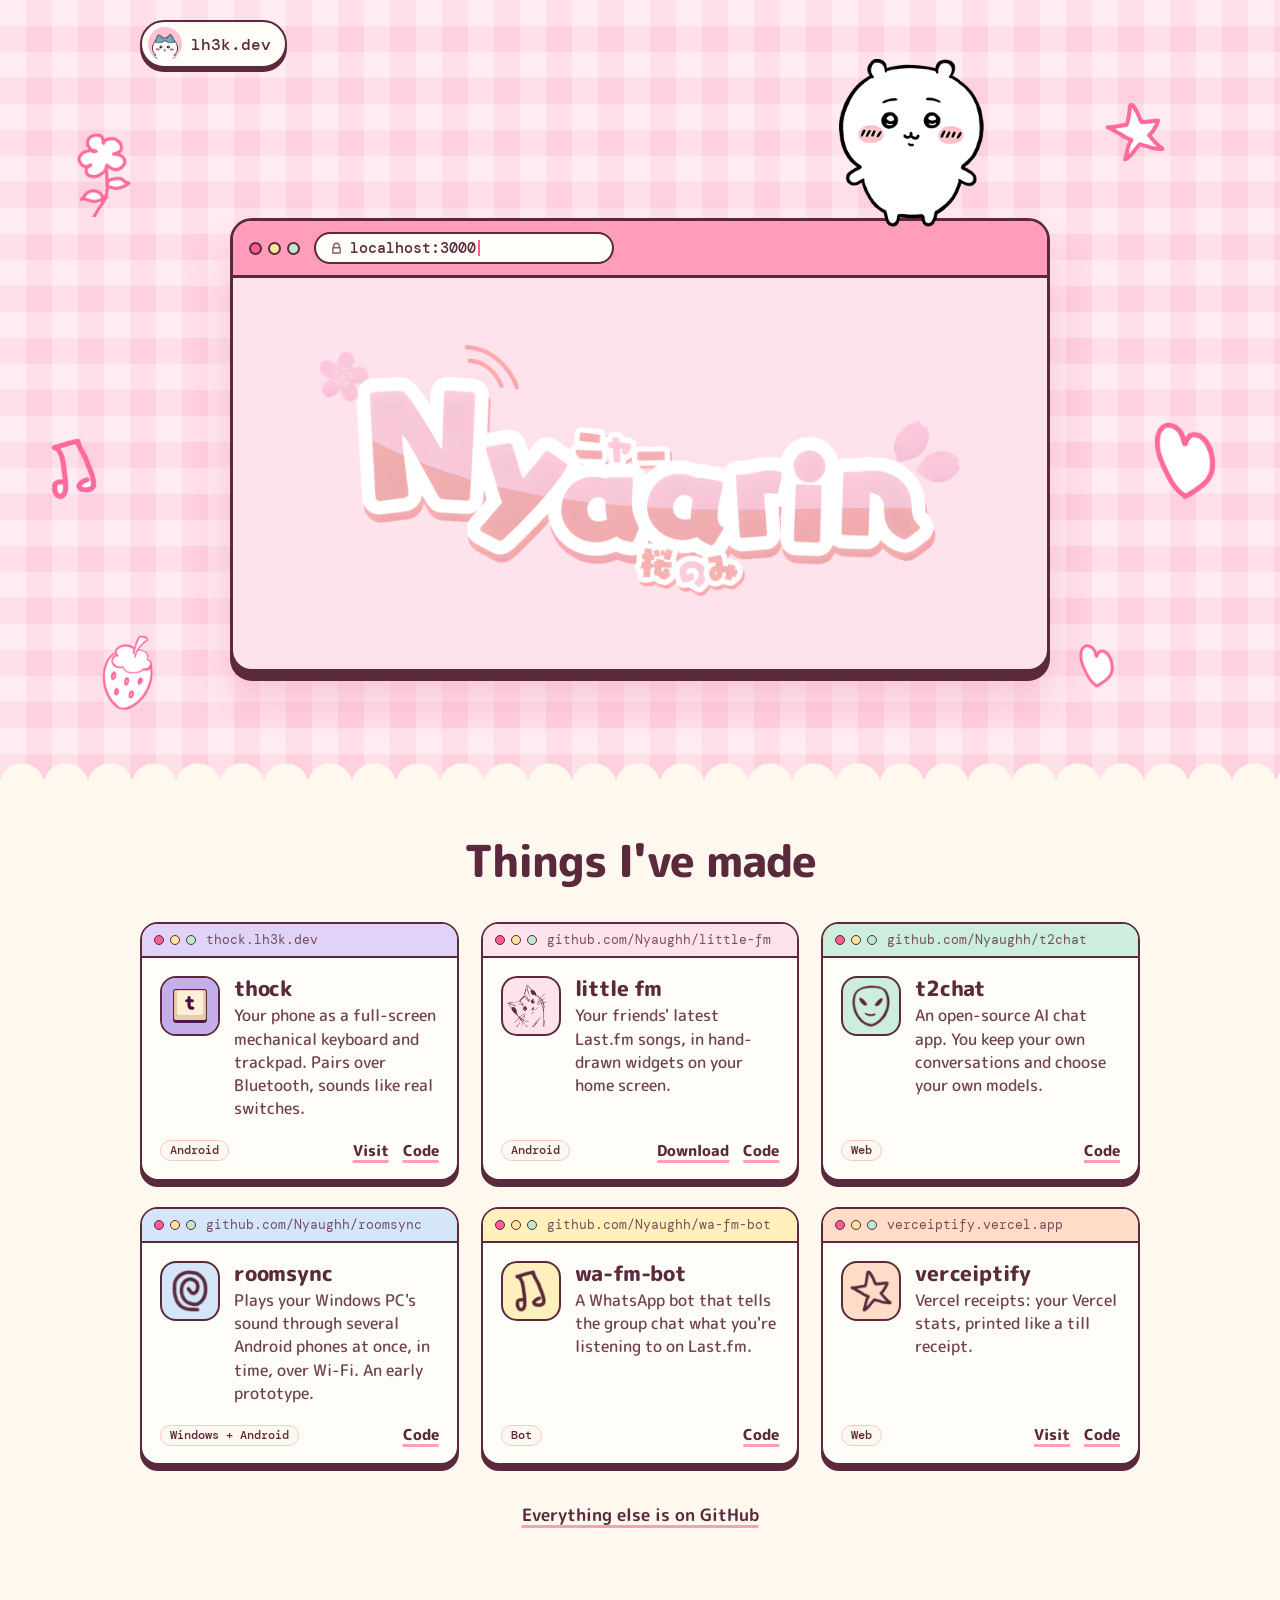
==== index.html @ 04c4f47a "lh3k.dev: my landing page A browser window on localhost:3000 holding the Nyaarin logo, my pencil doo" ====
<!doctype html>
<html lang="en">
<head>
  <meta charset="utf-8">
  <meta name="viewport" content="width=device-width, initial-scale=1">
  <title>nyaughh · lh3k.dev</title>
  <meta name="description" content="Nyaarin's corner of the internet: small, cute apps, started on localhost:3000.">
  <meta name="theme-color" content="#FFD0DE">
  <link rel="icon" href="/favicon.png" type="image/png">
  <link rel="apple-touch-icon" href="/apple-touch-icon.png">
  <meta property="og:type" content="website">
  <meta property="og:url" content="https://lh3k.dev/">
  <meta property="og:title" content="nyaughh · lh3k.dev">
  <meta property="og:description" content="Small, cute apps, started on localhost:3000.">
  <meta property="og:image" content="https://lh3k.dev/og.png">
  <meta name="twitter:card" content="summary_large_image">
  <meta name="twitter:creator" content="@Nyaughh_">
  <link rel="preconnect" href="https://fonts.googleapis.com">
  <link rel="preconnect" href="https://fonts.gstatic.com" crossorigin>
  <link href="https://fonts.googleapis.com/css2?family=DM+Mono:wght@400;500&family=M+PLUS+Rounded+1c:wght@500;700;800&display=swap" rel="stylesheet">
  <link rel="stylesheet" href="/styles.css">
</head>
<body>
  <div class="hero">
    <header class="nav">
      <a class="brand" href="/" aria-label="lh3k.dev, home">
        <img src="/favicon.png" width="34" height="34" alt="">
        <span>lh3k.dev</span>
      </a>
    </header>

    <div class="petals" aria-hidden="true">
      <img class="petal p1" src="/assets/doodles/flower.png" width="249" height="384" alt="">
      <img class="petal p2" src="/assets/doodles/heart.png" width="303" height="384" alt="">
      <img class="petal p3" src="/assets/doodles/star.png" width="384" height="384" alt="">
      <img class="petal p4" src="/assets/doodles/strawberry.png" width="255" height="384" alt="">
      <img class="petal p5" src="/assets/doodles/notes.png" width="282" height="384" alt="">
      <img class="petal p6" src="/assets/doodles/heart.png" width="303" height="384" alt="">
    </div>

    <main class="stage">
      <div class="window-wrap">
        <img class="buddy" src="/assets/chiikawa.png" width="193" height="223" alt="Chiikawa standing on top of the window">

        <section class="window">
          <div class="bar">
            <span class="dots" aria-hidden="true"><i></i><i></i><i></i></span>
            <span class="url" aria-label="Address bar showing localhost:3000">
              <svg viewBox="0 0 16 16" width="13" height="13" aria-hidden="true"><path d="M4.5 7V5a3.5 3.5 0 0 1 7 0v2M3.5 7h9v6.5h-9z" fill="none" stroke="currentColor" stroke-width="1.7" stroke-linejoin="round" stroke-linecap="round"/></svg>
              <span id="addr">localhost:3000</span><span class="caret" aria-hidden="true"></span>
            </span>
          </div>
          <h1 class="page"><img src="/assets/nyaarin.webp" width="1500" height="610" alt="Nyaarin"></h1>
        </section>
      </div>
    </main>
    <div class="scallop" aria-hidden="true"></div>
  </div>

  <section class="projects" id="projects" aria-labelledby="projTitle">
    <h2 class="title" id="projTitle">Things I've made</h2>

    <div class="grid">
      <article class="card" style="--tint:#e1d3f7">
        <div class="mini"><span class="dots" aria-hidden="true"><i></i><i></i><i></i></span><span class="mini-url">thock.lh3k.dev</span></div>
        <div class="body">
          <img class="icon" src="/assets/thock.svg" width="64" height="64" alt="">
          <div>
            <h3>thock</h3>
            <p>Your phone as a full-screen mechanical keyboard and trackpad. Pairs over Bluetooth, sounds like real switches.</p>
          </div>
        </div>
        <div class="foot">
          <span class="chip">Android</span><span class="chip star" data-stars="thock" hidden></span>
          <span class="links"><a href="https://thock.lh3k.dev">Visit</a><a href="https://github.com/Nyaughh/thock">Code</a></span>
        </div>
      </article>

      <article class="card" style="--tint:#ffe3ec">
        <div class="mini"><span class="dots" aria-hidden="true"><i></i><i></i><i></i></span><span class="mini-url">github.com/Nyaughh/little-fm</span></div>
        <div class="body">
          <span class="icon doodle"><img src="/assets/doodles/cat-ink.png" width="226" height="200" alt=""></span>
          <div>
            <h3>little fm</h3>
            <p>Your friends' latest Last.fm songs, in hand-drawn widgets on your home screen.</p>
          </div>
        </div>
        <div class="foot">
          <span class="chip">Android</span><span class="chip star" data-stars="little-fm" hidden></span>
          <span class="links"><a href="https://github.com/Nyaughh/little-fm/releases/latest">Download</a><a href="https://github.com/Nyaughh/little-fm">Code</a></span>
        </div>
      </article>

      <article class="card" style="--tint:#cdeedd">
        <div class="mini"><span class="dots" aria-hidden="true"><i></i><i></i><i></i></span><span class="mini-url">github.com/Nyaughh/t2chat</span></div>
        <div class="body">
          <span class="icon doodle"><img src="/assets/doodles/alien-face-ink.png" width="345" height="384" alt=""></span>
          <div>
            <h3>t2chat</h3>
            <p>An open-source AI chat app. You keep your own conversations and choose your own models.</p>
          </div>
        </div>
        <div class="foot">
          <span class="chip">Web</span><span class="chip star" data-stars="t2chat" hidden></span>
          <span class="links"><a href="https://github.com/Nyaughh/t2chat">Code</a></span>
        </div>
      </article>

      <article class="card" style="--tint:#d5e6fb">
        <div class="mini"><span class="dots" aria-hidden="true"><i></i><i></i><i></i></span><span class="mini-url">github.com/Nyaughh/roomsync</span></div>
        <div class="body">
          <span class="icon doodle"><img src="/assets/doodles/spiral-ink.png" width="324" height="384" alt=""></span>
          <div>
            <h3>roomsync</h3>
            <p>Plays your Windows PC's sound through several Android phones at once, in time, over Wi-Fi. An early prototype.</p>
          </div>
        </div>
        <div class="foot">
          <span class="chip">Windows + Android</span><span class="chip star" data-stars="roomsync" hidden></span>
          <span class="links"><a href="https://github.com/Nyaughh/roomsync">Code</a></span>
        </div>
      </article>

      <article class="card" style="--tint:#fff0bd">
        <div class="mini"><span class="dots" aria-hidden="true"><i></i><i></i><i></i></span><span class="mini-url">github.com/Nyaughh/wa-fm-bot</span></div>
        <div class="body">
          <span class="icon doodle"><img src="/assets/doodles/notes-ink.png" width="282" height="384" alt=""></span>
          <div>
            <h3>wa-fm-bot</h3>
            <p>A WhatsApp bot that tells the group chat what you're listening to on Last.fm.</p>
          </div>
        </div>
        <div class="foot">
          <span class="chip">Bot</span><span class="chip star" data-stars="wa-fm-bot" hidden></span>
          <span class="links"><a href="https://github.com/Nyaughh/wa-fm-bot">Code</a></span>
        </div>
      </article>

      <article class="card" style="--tint:#ffdcc7">
        <div class="mini"><span class="dots" aria-hidden="true"><i></i><i></i><i></i></span><span class="mini-url">verceiptify.vercel.app</span></div>
        <div class="body">
          <span class="icon doodle"><img src="/assets/doodles/star-ink.png" width="384" height="384" alt=""></span>
          <div>
            <h3>verceiptify</h3>
            <p>Vercel receipts: your Vercel stats, printed like a till receipt.</p>
          </div>
        </div>
        <div class="foot">
          <span class="chip">Web</span><span class="chip star" data-stars="verceiptify" hidden></span>
          <span class="links"><a href="https://verceiptify.vercel.app">Visit</a><a href="https://github.com/Nyaughh/verceiptify">Code</a></span>
        </div>
      </article>
    </div>

    <p class="more"><a href="https://github.com/Nyaughh?tab=repositories">Everything else is on GitHub</a></p>
  </section>



  <script src="/script.js" defer></script>
</body>
</html>
---- styles.css ----
:root {
  --milk: #ffd0de;      /* strawberry milk, the page */
  --rose: #ff9dbb;
  --hot: #ff5c93;
  --cream: #fff8ef;
  --paper: #fffdf8;
  --blush: #ffe3ec;     /* inside the window, so the logo's white edge shows */
  --line: #f6c6d4;
  --ink: #5a2a3c;       /* plum, for text and outlines */
  --soft: #8a5a6b;
  --mint: #bfead0;
  --butter: #ffe59a;
  --round: 'M PLUS Rounded 1c', 'Hiragino Maru Gothic ProN', system-ui, sans-serif;
  --mono: 'DM Mono', ui-monospace, 'Cascadia Mono', Consolas, monospace;
}

* { box-sizing: border-box; }
html { scroll-behavior: smooth; }
body {
  margin: 0;
  font: 500 17px/1.6 var(--round);
  color: var(--ink);
  background: var(--cream);
  -webkit-font-smoothing: antialiased;
}
a { color: inherit; }
p { margin: 0; }
img { max-width: 100%; height: auto; }
:focus-visible { outline: 3px solid var(--ink); outline-offset: 3px; border-radius: 6px; }

/* ---------- hero ---------- */

.hero {
  position: relative;
  overflow: hidden;
  background-color: var(--milk);
  background-image:
    linear-gradient(rgba(255, 255, 255, .34) 50%, transparent 50%),
    linear-gradient(90deg, rgba(255, 255, 255, .34) 50%, transparent 50%);
  background-size: 52px 52px;
}

.nav {
  position: relative;
  z-index: 5;
  max-width: 1040px;
  margin: 0 auto;
  padding: 20px 20px 0;
}
.brand {
  display: inline-flex;
  align-items: center;
  gap: 9px;
  padding: 5px 14px 5px 6px;
  font: 500 16px var(--mono);
  text-decoration: none;
  background: var(--paper);
  border: 2.5px solid var(--ink);
  border-radius: 999px;
  box-shadow: 0 4px 0 var(--ink);
}
.brand img { display: block; width: 34px; height: 34px; border-radius: 50%; }

/* hand-drawn doodles from little fm, scattered on the gingham */
.petals { position: absolute; inset: 0; pointer-events: none; }
.petal { position: absolute; width: auto; max-width: none; animation: bob 6s ease-in-out infinite; }
.p1 { top: 17%; left: 6%; height: 84px; }
.p2 { top: 54%; right: 5%; height: 78px; animation-delay: -2s; }
.p3 { top: 13%; right: 9%; height: 60px; animation-delay: -1s; }
.p4 { bottom: 9%; left: 8%; height: 76px; animation-delay: -3.5s; }
.p5 { top: 56%; left: 4%; height: 62px; animation-delay: -4s; }
.p6 { bottom: 12%; right: 13%; height: 44px; animation-delay: -2.5s; }
@keyframes bob {
  0%, 100% { transform: translateY(0) rotate(-6deg); }
  50% { transform: translateY(-10px) rotate(7deg); }
}

.stage {
  position: relative;
  z-index: 2;
  max-width: 860px;
  margin: 0 auto;
  padding: 150px 20px 84px;
}
.window-wrap { position: relative; }

/* Chiikawa stands on the top edge of the window */
.buddy {
  position: absolute;
  z-index: 3;
  top: -159px;
  right: 8%;
  width: 145px;
  max-width: none;
  transform-origin: 50% 100%;
  transition: transform .25s cubic-bezier(.3, 1.6, .5, 1);
}
.buddy:hover { transform: translateY(-10px) rotate(-3deg); }

.window {
  position: relative;
  z-index: 2;
  background: var(--blush);
  border: 3px solid var(--ink);
  border-radius: 22px;
  box-shadow: 0 9px 0 var(--ink), 0 26px 40px rgba(217, 61, 119, .22);
}
.bar {
  display: flex;
  align-items: center;
  gap: 14px;
  padding: 11px 16px;
  background: var(--rose);
  border-bottom: 3px solid var(--ink);
  border-radius: 18px 18px 0 0;
}
.dots { display: inline-flex; gap: 6px; flex: none; }
.dots i {
  width: 13px; height: 13px;
  border: 2px solid var(--ink);
  border-radius: 50%;
  background: var(--hot);
}
.dots i:nth-child(2) { background: var(--butter); }
.dots i:nth-child(3) { background: var(--mint); }
.url {
  display: inline-flex;
  align-items: center;
  gap: 7px;
  min-width: 0;
  flex: 0 1 300px;
  padding: 4px 14px;
  font: 500 15px var(--mono);
  background: var(--paper);
  border: 2px solid var(--ink);
  border-radius: 999px;
}
.url svg { flex: none; color: var(--soft); }
.caret {
  width: 2px; height: 1.05em;
  margin-left: -5px;
  background: var(--hot);
  animation: caret 1.1s steps(1) infinite;
}
@keyframes caret { 50% { opacity: 0; } }

.page {
  margin: 0;
  padding: clamp(26px, 6vw, 58px) clamp(10px, 5vw, 60px) clamp(30px, 6.5vw, 64px);
  line-height: 0;
  text-align: center;
}
.page img { width: min(100%, 660px); }

.scallop {
  position: relative;
  z-index: 1;
  height: 26px;
  background: radial-gradient(circle at 22px 30px, var(--cream) 22px, transparent 23px) repeat-x;
  background-size: 44px 26px;
}

/* ---------- projects ---------- */

.projects { max-width: 1040px; margin: 0 auto; padding: 54px 20px 76px; text-align: center; }
.title {
  margin: 0;
  font: 800 clamp(30px, 5vw, 44px)/1.15 var(--round);
  letter-spacing: -.02em;
}

.grid {
  display: grid;
  grid-template-columns: repeat(auto-fit, minmax(min(100%, 300px), 1fr));
  gap: 26px 22px;
  margin-top: 36px;
  text-align: left;
}
.card {
  display: flex;
  flex-direction: column;
  background: var(--paper);
  border: 2.5px solid var(--ink);
  border-radius: 18px;
  box-shadow: 0 6px 0 var(--ink);
  transition: transform .18s cubic-bezier(.3, 1.6, .5, 1), box-shadow .18s;
}
.card:hover { transform: translateY(-5px) rotate(-.6deg); box-shadow: 0 11px 0 var(--ink); }
.card:nth-child(even):hover { transform: translateY(-5px) rotate(.6deg); }
.mini {
  display: flex;
  align-items: center;
  gap: 10px;
  padding: 8px 12px;
  background: var(--tint);
  border-bottom: 2.5px solid var(--ink);
  border-radius: 15px 15px 0 0;
}
.mini .dots i { width: 10px; height: 10px; border-width: 1.5px; }
.mini-url {
  min-width: 0;
  overflow: hidden;
  text-overflow: ellipsis;
  white-space: nowrap;
  font: 400 12.5px var(--mono);
  color: var(--ink);
  opacity: .8;
}
.body { display: flex; gap: 14px; padding: 18px 18px 6px; flex: 1; }
.icon {
  flex: none;
  width: 60px; height: 60px;
  border: 2.5px solid var(--ink);
  border-radius: 16px;
  background: var(--tint);
}
img.icon { display: block; }
.icon.doodle { display: grid; place-items: center; overflow: hidden; }
.icon.doodle img { width: auto; height: 42px; max-width: 48px; object-fit: contain; }
.card h3 { margin: 0 0 3px; font: 800 21px/1.2 var(--round); letter-spacing: -.01em; }
.card p { font-size: 15.5px; line-height: 1.5; color: #6f4252; }
.foot { display: flex; align-items: center; flex-wrap: wrap; gap: 7px; padding: 12px 18px 16px; }
.chip {
  padding: 1px 9px 2px;
  font: 500 12px var(--mono);
  background: var(--cream);
  border: 1.5px solid var(--line);
  border-radius: 999px;
}
.chip.star { background: var(--butter); border-color: #eccf6c; }
.links { display: flex; gap: 14px; margin-left: auto; }
.links a { font-weight: 800; font-size: 15px; text-decoration: underline; text-decoration-color: var(--rose); text-decoration-thickness: 2.5px; text-underline-offset: 4px; }
.links a:hover { text-decoration-color: var(--hot); }
.more { margin-top: 36px; font-weight: 700; }
.more a { text-decoration-color: var(--rose); text-decoration-thickness: 2.5px; text-underline-offset: 4px; }

/* ---------- small screens ---------- */

@media (max-width: 720px) {
  .stage { padding: 142px 16px 66px; }
  .buddy { width: 118px; top: -130px; right: 6%; }
  .p1 { top: 21%; left: 3%; height: 58px; }
  .p2 { top: auto; bottom: 5%; right: 5%; height: 54px; }
  .p4 { bottom: 4%; left: 6%; height: 54px; }
  .p3 { display: none; }
  .p5 { top: 9%; left: auto; right: 5%; height: 40px; }
  .p6 { display: none; }
}
@media (max-width: 380px) {
  .nav { padding: 16px 14px 0; }
  .dots i { width: 11px; height: 11px; }
  .bar { gap: 10px; padding: 10px 12px; }
}

@media (prefers-reduced-motion: reduce) {
  html { scroll-behavior: auto; }
  *, *::before, *::after { animation: none !important; transition: none !important; }
}
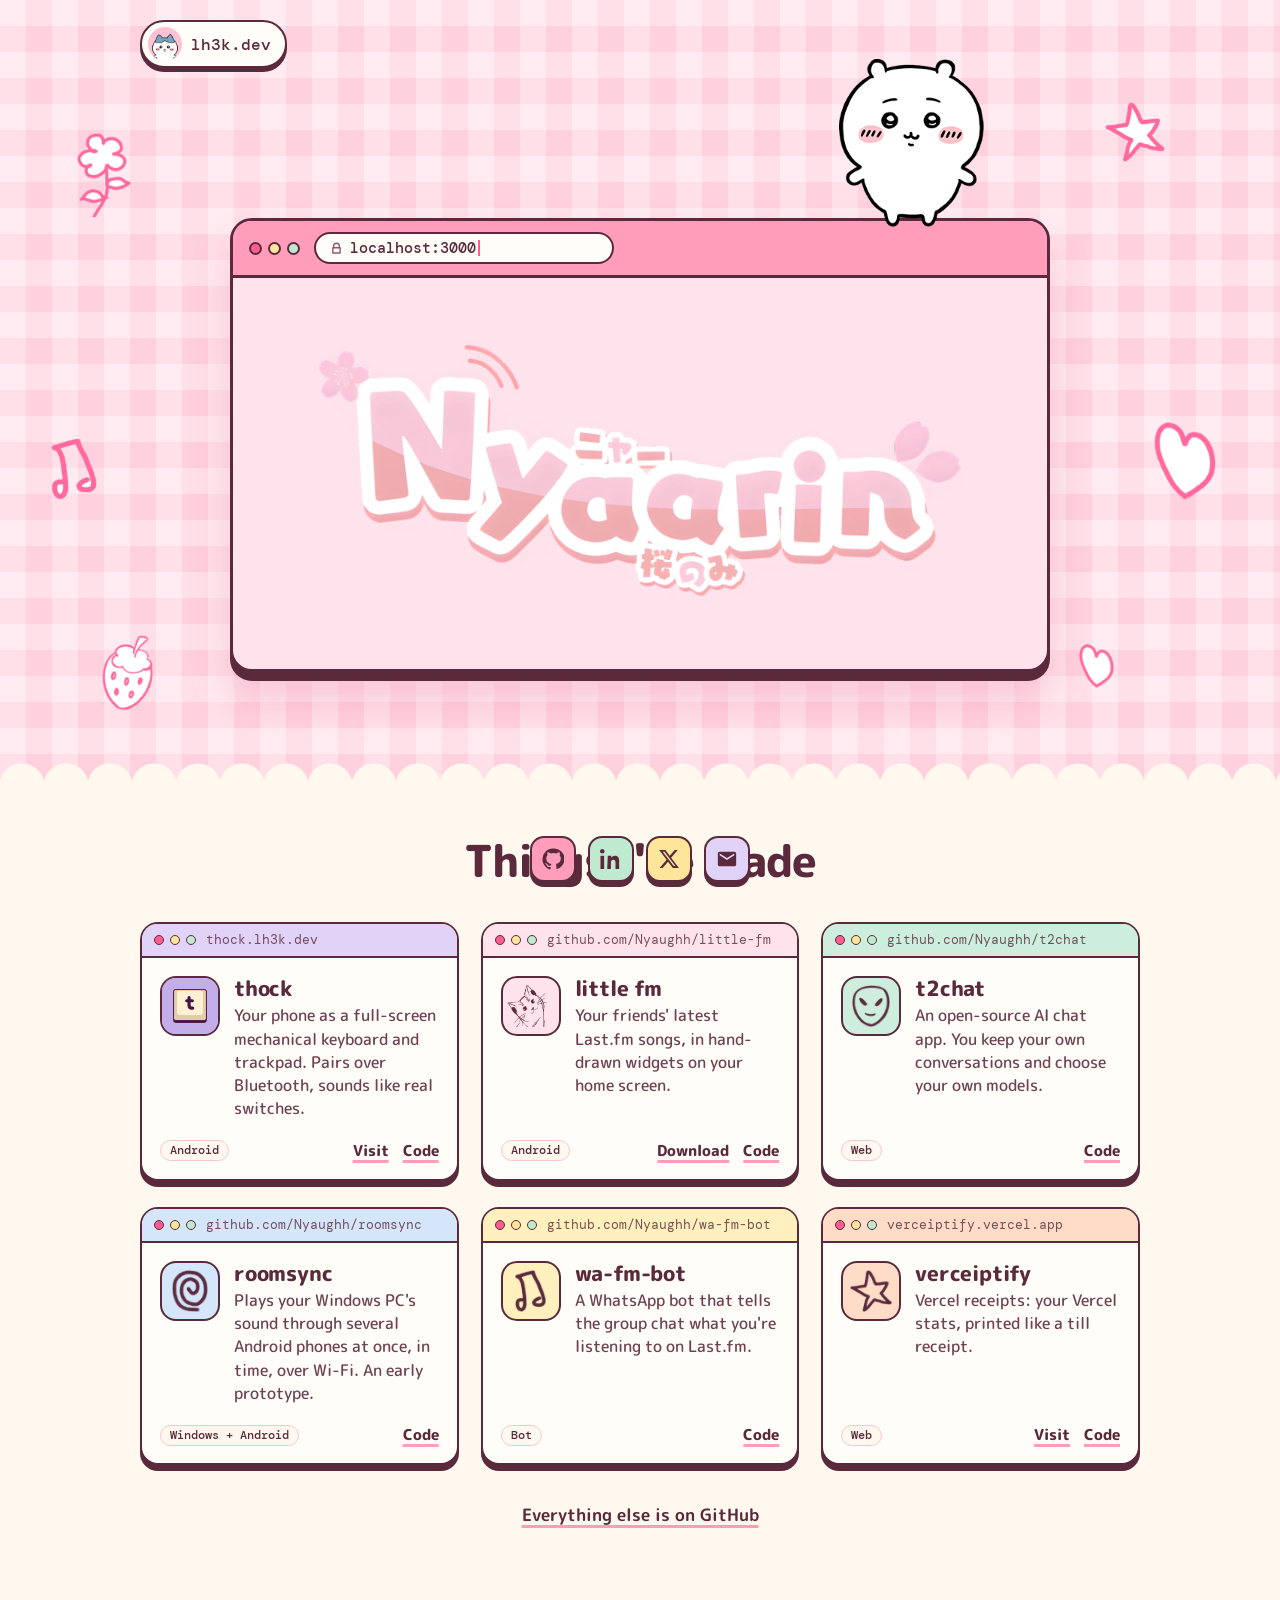
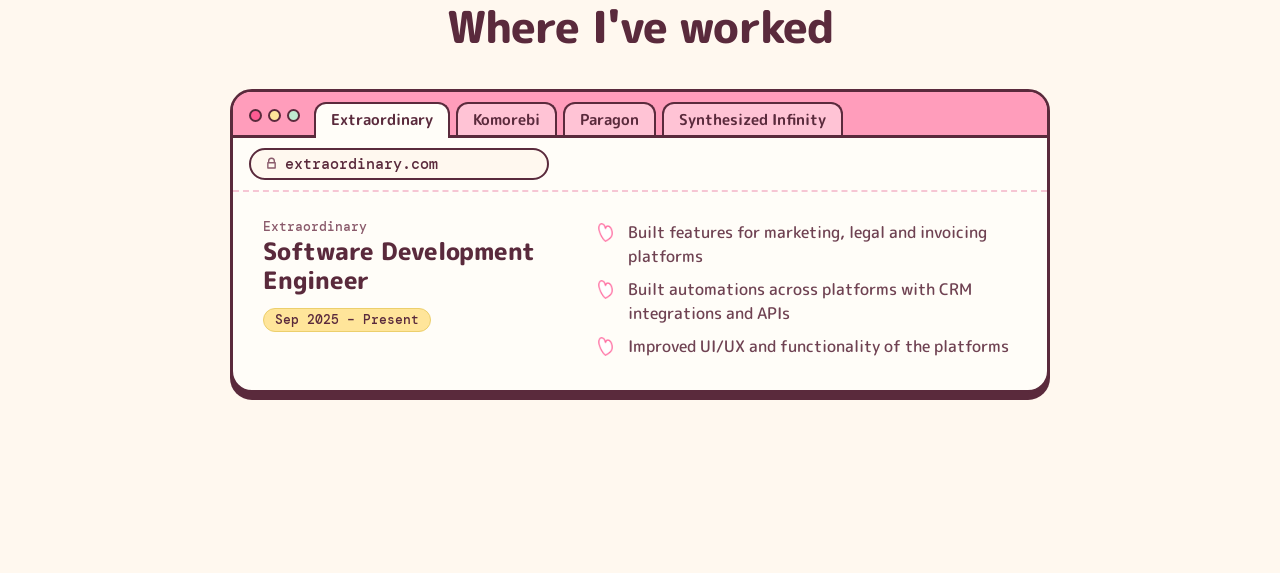
==== commit 52f61eae: "Add where I've worked, and a dock of links that stays on screen Jobs open like browser tabs in one w" ====
--- a/index.html
+++ b/index.html
@@ -155,6 +155,87 @@
     <p class="more"><a href="https://github.com/Nyaughh?tab=repositories">Everything else is on GitHub</a></p>
   </section>
 
+  <section class="work" id="work" aria-labelledby="workTitle">
+    <h2 class="title" id="workTitle">Where I've worked</h2>
+    <div class="window jobs" id="jobs">
+      <div class="tabs">
+        <span class="dots" aria-hidden="true"><i></i><i></i><i></i></span>
+        <div class="tablist" role="tablist" aria-labelledby="workTitle">
+          <button type="button" role="tab" id="tab-1" aria-controls="job-1" aria-selected="true">Extraordinary</button>
+          <button type="button" role="tab" id="tab-2" aria-controls="job-2" aria-selected="false" tabindex="-1">Komorebi</button>
+          <button type="button" role="tab" id="tab-3" aria-controls="job-3" aria-selected="false" tabindex="-1">Paragon</button>
+          <button type="button" role="tab" id="tab-4" aria-controls="job-4" aria-selected="false" tabindex="-1">Synthesized Infinity</button>
+        </div>
+      </div>
+      <div class="job" role="tabpanel" id="job-1" aria-labelledby="tab-1">
+        <div class="bar light"><a class="url" href="https://extraordinary.com"><svg viewBox="0 0 16 16" width="13" height="13" aria-hidden="true"><path d="M4.5 7V5a3.5 3.5 0 0 1 7 0v2M3.5 7h9v6.5h-9z" fill="none" stroke="currentColor" stroke-width="1.7" stroke-linejoin="round" stroke-linecap="round"/></svg><span>extraordinary.com</span></a></div>
+        <div class="job-body">
+          <div class="job-head">
+            <p class="job-at">Extraordinary</p>
+            <h3>Software Development Engineer</h3>
+            <p class="when">Sep 2025 – Present</p>
+          </div>
+          <ul>
+            <li>Built features for marketing, legal and invoicing platforms</li>
+            <li>Built automations across platforms with CRM integrations and APIs</li>
+            <li>Improved UI/UX and functionality of the platforms</li>
+          </ul>
+        </div>
+      </div>
+      <div class="job" role="tabpanel" id="job-2" aria-labelledby="tab-2">
+        <div class="bar light"><a class="url" href="https://kmrb.tech"><svg viewBox="0 0 16 16" width="13" height="13" aria-hidden="true"><path d="M4.5 7V5a3.5 3.5 0 0 1 7 0v2M3.5 7h9v6.5h-9z" fill="none" stroke="currentColor" stroke-width="1.7" stroke-linejoin="round" stroke-linecap="round"/></svg><span>kmrb.tech</span></a></div>
+        <div class="job-body">
+          <div class="job-head">
+            <p class="job-at">Komorebi</p>
+            <h3>Founder</h3>
+            <p class="when">Oct 2024 – Present</p>
+          </div>
+          <ul>
+            <li>Komorebi is a software development agency</li>
+            <li>Managed and guided multiple projects for a variety of clients</li>
+            <li>Oversaw the planning and completion of both client and in-house software products</li>
+          </ul>
+        </div>
+      </div>
+      <div class="job" role="tabpanel" id="job-3" aria-labelledby="tab-3">
+        <div class="bar light"><a class="url" href="https://prgn.gg"><svg viewBox="0 0 16 16" width="13" height="13" aria-hidden="true"><path d="M4.5 7V5a3.5 3.5 0 0 1 7 0v2M3.5 7h9v6.5h-9z" fill="none" stroke="currentColor" stroke-width="1.7" stroke-linejoin="round" stroke-linecap="round"/></svg><span>prgn.gg</span></a></div>
+        <div class="job-body">
+          <div class="job-head">
+            <p class="job-at">Paragon</p>
+            <h3>Web Developer</h3>
+            <p class="when">Nov 2024 – Jan 2025</p>
+          </div>
+          <ul>
+            <li>Paragon is the community manager at Discord for VALORANT</li>
+            <li>Planned, designed and developed Valdle, an online game for the VALORANT community</li>
+            <li>Led the team for the website's development and launch</li>
+          </ul>
+        </div>
+      </div>
+      <div class="job" role="tabpanel" id="job-4" aria-labelledby="tab-4">
+        <div class="bar light"><span class="url"><svg viewBox="0 0 16 16" width="13" height="13" aria-hidden="true"><path d="M4.5 7V5a3.5 3.5 0 0 1 7 0v2M3.5 7h9v6.5h-9z" fill="none" stroke="currentColor" stroke-width="1.7" stroke-linejoin="round" stroke-linecap="round"/></svg><span>synthesized infinity</span></span></div>
+        <div class="job-body">
+          <div class="job-head">
+            <p class="job-at">Synthesized Infinity</p>
+            <h3>Software Developer Intern</h3>
+            <p class="when">Jan 2024 – Oct 2024</p>
+          </div>
+          <ul>
+            <li>Contributed to the development of multiple websites</li>
+            <li>Built and released an open source music tracking WhatsApp bot, wa-fm-bot</li>
+          </ul>
+        </div>
+      </div>
+    </div>
+  </section>
+
+  <footer class="dock" aria-label="Find me">
+    <a href="https://github.com/Nyaughh" aria-label="GitHub" style="--c:var(--rose)"><svg viewBox="0 0 24 24" aria-hidden="true"><path d="M12 .5A11.5 11.5 0 0 0 .5 12.3c0 5.2 3.4 9.6 8.1 11.1.6.1.8-.3.8-.6v-2.1c-3.3.7-4-1.4-4-1.4-.6-1.4-1.5-1.8-1.5-1.8-1.2-.8.1-.8.1-.8 1.3.1 2 1.4 2 1.4 1.1 1.9 2.9 1.4 3.6 1.1.1-.8.4-1.4.7-1.8-2.7-.3-5.6-1.4-5.6-6.1 0-1.4.5-2.5 1.3-3.4-.1-.3-.6-1.6.1-3.3 0 0 1-.3 3.4 1.3a11.7 11.7 0 0 1 6.2 0c2.4-1.6 3.4-1.3 3.4-1.3.7 1.7.2 3 .1 3.3.8.9 1.3 2 1.3 3.4 0 4.7-2.9 5.8-5.6 6.1.4.3.8 1 .8 2v3c0 .3.2.7.8.6 4.7-1.5 8.1-5.9 8.1-11.1A11.5 11.5 0 0 0 12 .5Z"/></svg></a>
+    <a href="https://www.linkedin.com/in/aarin-arora-8538b825b" aria-label="LinkedIn" style="--c:var(--mint)"><svg viewBox="0 0 24 24" aria-hidden="true"><path d="M4.98 3.5C4.98 4.9 3.9 6 2.5 6S0 4.9 0 3.5 1.1 1 2.5 1 5 2.1 5 3.5zM.5 8.5h4V23h-4zM8.5 8.5h3.8v2h.1c.5-.9 1.8-2.1 3.8-2.1 4 0 4.7 2.6 4.7 6V23h-4v-6.5c0-1.6 0-3.7-2.3-3.7s-2.7 1.7-2.7 3.6V23h-4z"/></svg></a>
+    <a href="https://x.com/Nyaughh_" aria-label="X (Twitter)" style="--c:var(--butter)"><svg viewBox="0 0 24 24" aria-hidden="true"><path d="M18.244 2.25h3.308l-7.227 8.26 8.502 11.24H16.17l-5.214-6.817L4.99 21.75H1.68l7.73-8.835L1.254 2.25H8.08l4.713 6.231zm-1.161 17.52h1.833L7.084 4.126H5.117z"/></svg></a>
+    <a href="mailto:nyaughh@gmail.com" aria-label="Email" style="--c:#e1d3f7"><svg viewBox="0 0 24 24" aria-hidden="true"><path d="M20 4H4c-1.1 0-1.99.9-1.99 2L2 18c0 1.1.9 2 2 2h16c1.1 0 2-.9 2-2V6c0-1.1-.9-2-2-2zm0 4l-8 5-8-5V6l8 5 8-5v2z"/></svg></a>
+  </footer>
+
 
 
   <script src="/script.js" defer></script>
--- a/styles.css
+++ b/styles.css
@@ -162,7 +162,7 @@
 
 /* ---------- projects ---------- */
 
-.projects { max-width: 1040px; margin: 0 auto; padding: 54px 20px 76px; text-align: center; }
+.projects { max-width: 1040px; margin: 0 auto; padding: 54px 20px 64px; text-align: center; }
 .title {
   margin: 0;
   font: 800 clamp(30px, 5vw, 44px)/1.15 var(--round);
@@ -234,6 +234,116 @@
 .more { margin-top: 36px; font-weight: 700; }
 .more a { text-decoration-color: var(--rose); text-decoration-thickness: 2.5px; text-underline-offset: 4px; }
 
+/* ---------- where I've worked: one window, a tab per job ---------- */
+
+.work { max-width: 860px; margin: 0 auto; padding: 10px 20px 104px; text-align: center; }
+.jobs { margin-top: 36px; text-align: left; background: var(--paper); box-shadow: 0 7px 0 var(--ink); }
+.tabs {
+  display: flex;
+  align-items: flex-end;
+  gap: 14px;
+  padding: 10px 14px 0 16px;
+  background: var(--rose);
+  border-radius: 18px 18px 0 0;
+  box-shadow: inset 0 -3px 0 var(--ink);   /* the line the open tab breaks */
+}
+.tabs .dots { align-self: center; margin-bottom: 8px; }
+.tablist { display: flex; gap: 6px; min-width: 0; overflow-x: auto; scrollbar-width: none; }
+.tablist::-webkit-scrollbar { display: none; }
+.tablist button {
+  flex: none;
+  margin: 0 0 3px;
+  padding: 7px 15px 6px;
+  font: 700 15px/1.2 var(--round);
+  color: var(--ink);
+  white-space: nowrap;
+  background: #ffc3d5;
+  border: 2.5px solid var(--ink);
+  border-bottom: 0;
+  border-radius: 12px 12px 0 0;
+  cursor: pointer;
+  transition: background .12s;
+}
+.tablist button:hover { background: #ffd6e2; }
+.tablist button[aria-selected="true"] { margin-bottom: 0; padding-bottom: 9px; background: var(--paper); }
+.tablist button:focus-visible { outline-offset: -5px; }
+
+.bar.light { background: var(--paper); border-bottom: 2.5px dashed var(--line); border-radius: 0; padding: 10px 16px; }
+.bar.light .url { background: var(--cream); text-decoration: none; }
+a.url:hover { background: var(--blush); }
+.job:last-child .job-body { border-radius: 0 0 19px 19px; }
+.job-body {
+  display: grid;
+  grid-template-columns: minmax(0, 5fr) minmax(0, 7fr);
+  gap: 10px 36px;
+  padding: 26px 30px 32px;
+}
+.job-at { font: 500 13px var(--mono); color: var(--soft); }
+.job h3 { margin: 2px 0 10px; font: 800 24px/1.2 var(--round); letter-spacing: -.01em; }
+.when {
+  display: inline-block;
+  padding: 2px 11px 3px;
+  font: 500 13px var(--mono);
+  background: var(--butter);
+  border: 1.5px solid #eccf6c;
+  border-radius: 999px;
+}
+.job ul { margin: 2px 0 0; padding: 0; list-style: none; }
+.job li {
+  padding: 0 0 9px 30px;
+  font-size: 16px;
+  line-height: 1.5;
+  color: #6f4252;
+  background: url(/assets/doodles/heart.png) 0 3px / auto 19px no-repeat;
+}
+.job li:last-child { padding-bottom: 0; }
+/* without the script every job shows, one under the other */
+.job + .job { border-top: 3px solid var(--ink); }
+.jobs.tabbed .job + .job { border-top: 0; }
+
+/* ---------- the dock: stays at the bottom of the screen ---------- */
+
+.dock {
+  position: sticky;
+  bottom: 0;
+  z-index: 50;
+  display: flex;
+  justify-content: center;
+  gap: 12px;
+  padding: 12px 0 18px;
+  pointer-events: none;
+}
+.dock a {
+  display: grid;
+  place-items: center;
+  width: 46px; height: 46px;
+  background: var(--c);
+  border: 2.5px solid var(--ink);
+  border-radius: 14px;
+  box-shadow: 0 5px 0 var(--ink);
+  pointer-events: auto;
+  transition: transform .1s, box-shadow .1s;
+  animation: hop .5s cubic-bezier(.3, 1.6, .5, 1) backwards;
+}
+.dock a:nth-child(2) { animation-delay: .08s; }
+.dock a:nth-child(3) { animation-delay: .16s; }
+.dock a:nth-child(4) { animation-delay: .24s; }
+.dock a:hover { transform: translateY(-3px); box-shadow: 0 8px 0 var(--ink); }
+.dock a:active { transform: translateY(5px); box-shadow: 0 0 0 var(--ink); }
+.dock svg { width: 22px; height: 22px; fill: var(--ink); }
+@keyframes hop { from { transform: translateY(70px); } }
+
+@media (max-width: 720px) {
+  .job-body { grid-template-columns: 1fr; padding: 22px 20px 26px; }
+  .job h3 { font-size: 22px; }
+  .tabs { gap: 10px; padding: 10px 0 0 12px; }
+  .tablist { padding-right: 12px; }
+  .tablist button { padding: 7px 11px 6px; font-size: 14px; }
+  .tablist button[aria-selected="true"] { padding-bottom: 9px; }
+  .tabs .dots { display: none; }
+  .dock a { width: 44px; height: 44px; }
+}
+
 /* ---------- small screens ---------- */
 
 @media (max-width: 720px) {
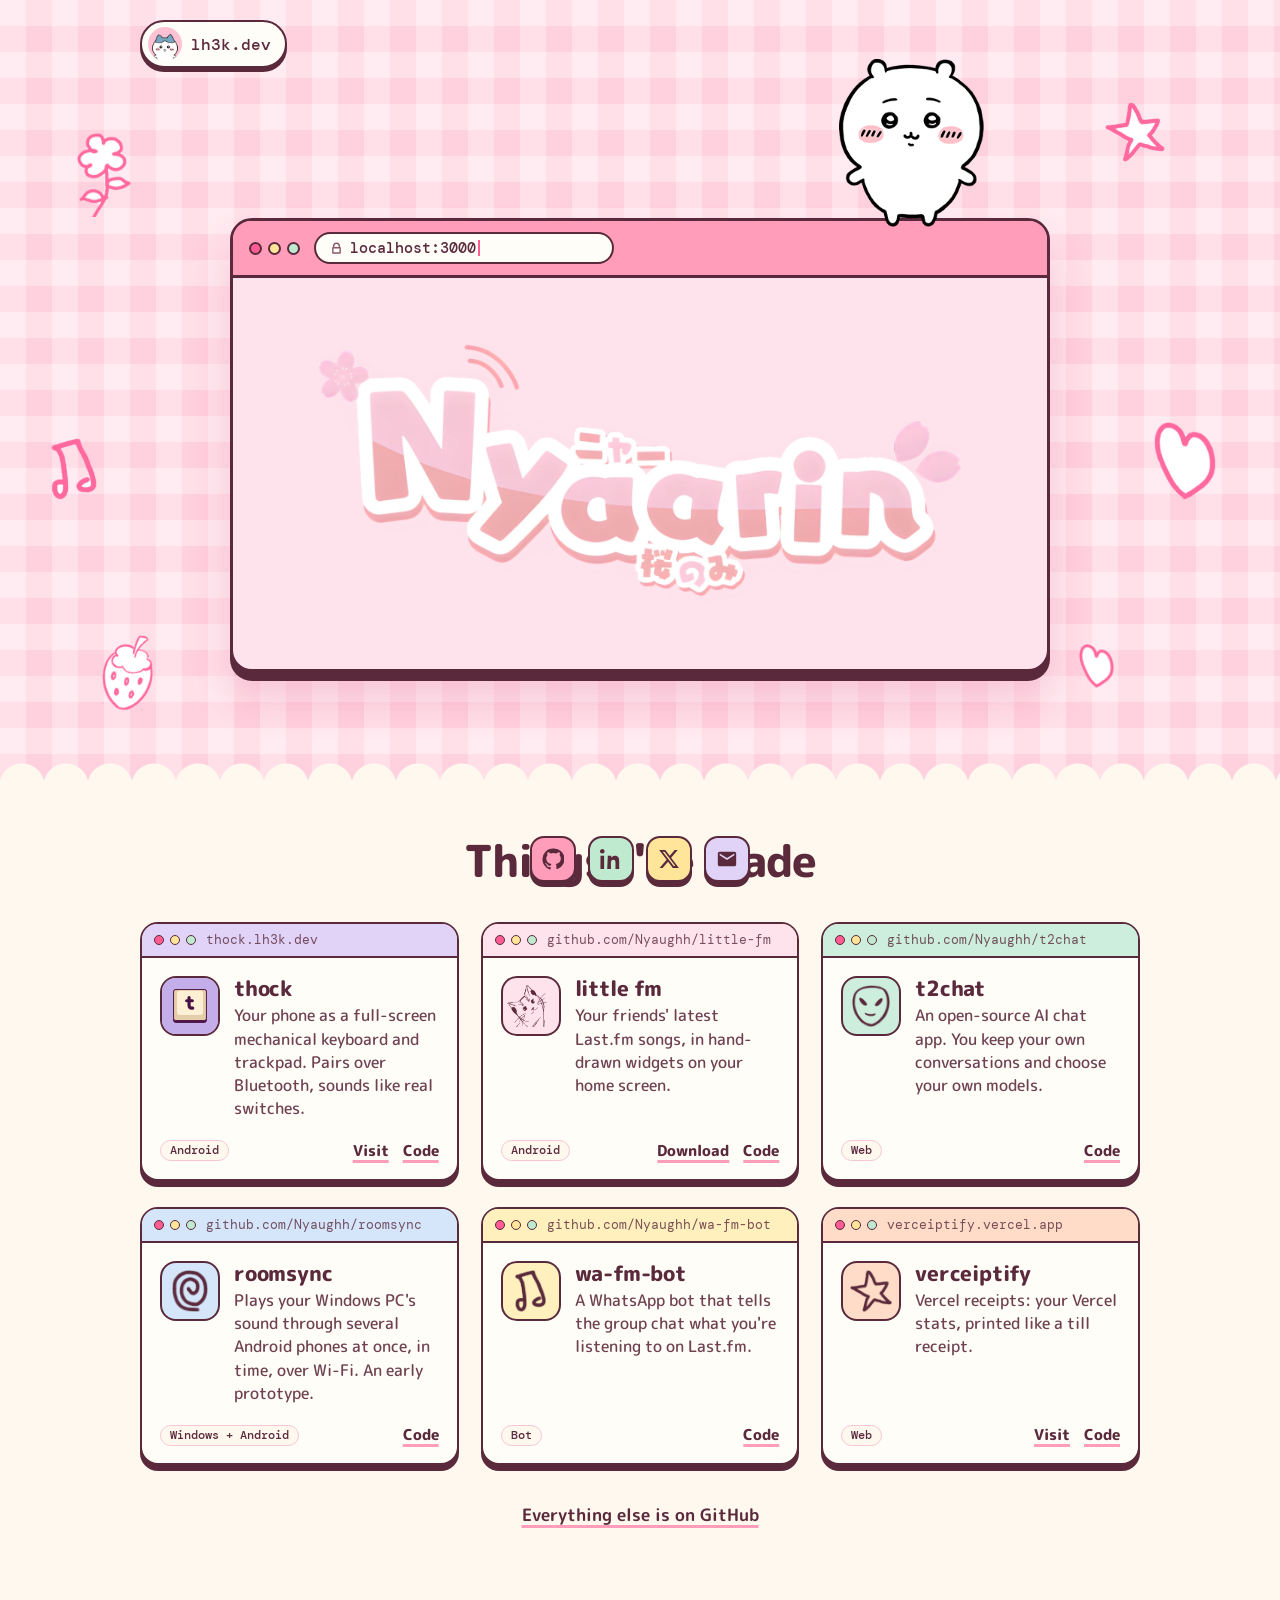
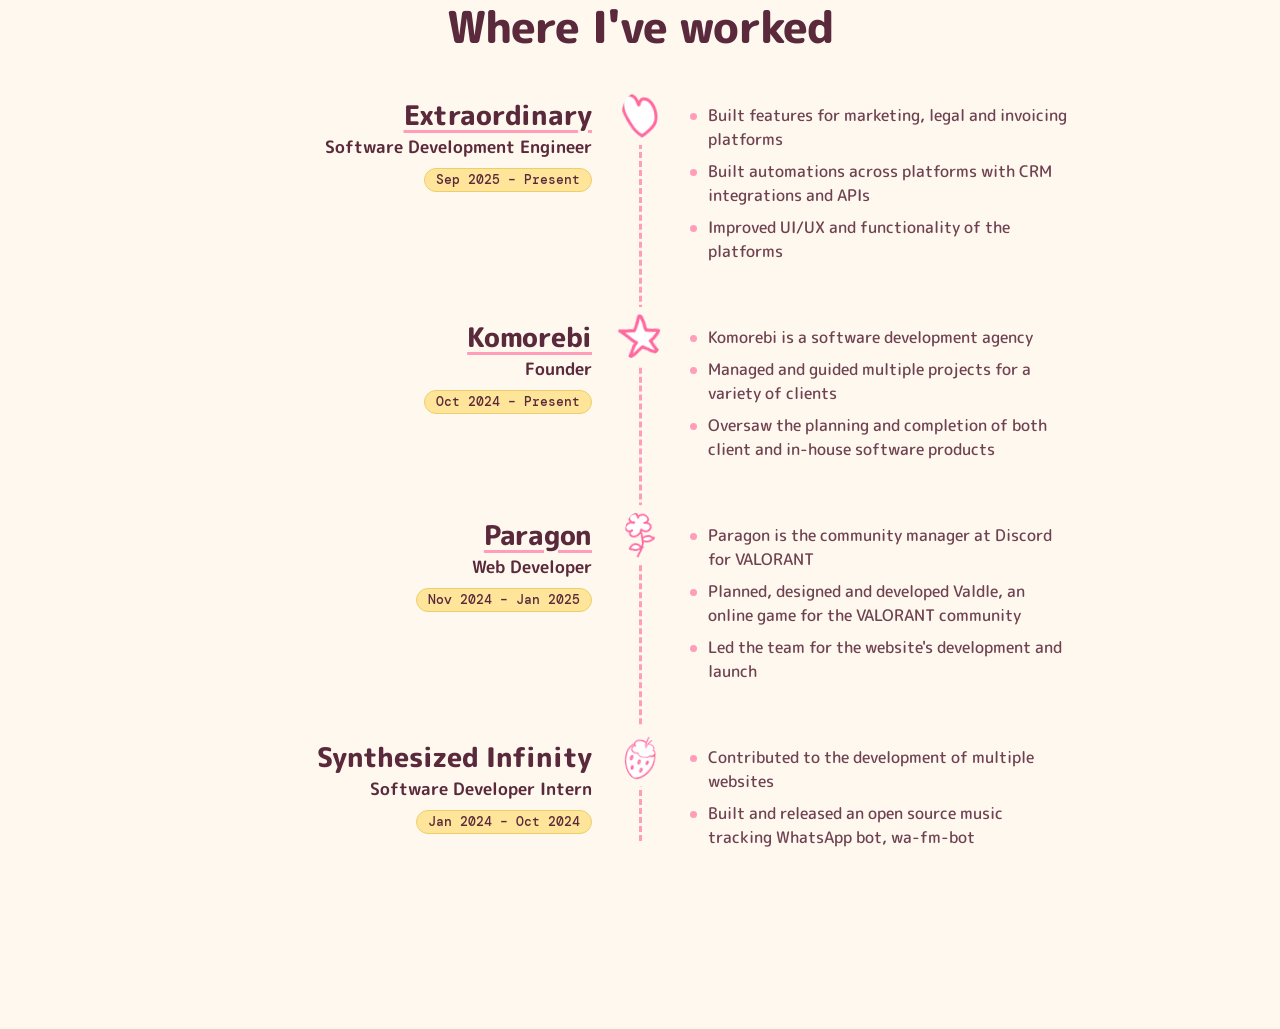
==== commit b6034a02: "Show where I've worked as a timeline All four jobs at once, with a doodle at each stop, in place of " ====
--- a/index.html
+++ b/index.html
@@ -157,76 +157,59 @@
 
   <section class="work" id="work" aria-labelledby="workTitle">
     <h2 class="title" id="workTitle">Where I've worked</h2>
-    <div class="window jobs" id="jobs">
-      <div class="tabs">
-        <span class="dots" aria-hidden="true"><i></i><i></i><i></i></span>
-        <div class="tablist" role="tablist" aria-labelledby="workTitle">
-          <button type="button" role="tab" id="tab-1" aria-controls="job-1" aria-selected="true">Extraordinary</button>
-          <button type="button" role="tab" id="tab-2" aria-controls="job-2" aria-selected="false" tabindex="-1">Komorebi</button>
-          <button type="button" role="tab" id="tab-3" aria-controls="job-3" aria-selected="false" tabindex="-1">Paragon</button>
-          <button type="button" role="tab" id="tab-4" aria-controls="job-4" aria-selected="false" tabindex="-1">Synthesized Infinity</button>
-        </div>
-      </div>
-      <div class="job" role="tabpanel" id="job-1" aria-labelledby="tab-1">
-        <div class="bar light"><a class="url" href="https://extraordinary.com"><svg viewBox="0 0 16 16" width="13" height="13" aria-hidden="true"><path d="M4.5 7V5a3.5 3.5 0 0 1 7 0v2M3.5 7h9v6.5h-9z" fill="none" stroke="currentColor" stroke-width="1.7" stroke-linejoin="round" stroke-linecap="round"/></svg><span>extraordinary.com</span></a></div>
-        <div class="job-body">
-          <div class="job-head">
-            <p class="job-at">Extraordinary</p>
-            <h3>Software Development Engineer</h3>
-            <p class="when">Sep 2025 – Present</p>
-          </div>
-          <ul>
-            <li>Built features for marketing, legal and invoicing platforms</li>
-            <li>Built automations across platforms with CRM integrations and APIs</li>
-            <li>Improved UI/UX and functionality of the platforms</li>
-          </ul>
-        </div>
-      </div>
-      <div class="job" role="tabpanel" id="job-2" aria-labelledby="tab-2">
-        <div class="bar light"><a class="url" href="https://kmrb.tech"><svg viewBox="0 0 16 16" width="13" height="13" aria-hidden="true"><path d="M4.5 7V5a3.5 3.5 0 0 1 7 0v2M3.5 7h9v6.5h-9z" fill="none" stroke="currentColor" stroke-width="1.7" stroke-linejoin="round" stroke-linecap="round"/></svg><span>kmrb.tech</span></a></div>
-        <div class="job-body">
-          <div class="job-head">
-            <p class="job-at">Komorebi</p>
-            <h3>Founder</h3>
-            <p class="when">Oct 2024 – Present</p>
-          </div>
-          <ul>
-            <li>Komorebi is a software development agency</li>
-            <li>Managed and guided multiple projects for a variety of clients</li>
-            <li>Oversaw the planning and completion of both client and in-house software products</li>
-          </ul>
-        </div>
-      </div>
-      <div class="job" role="tabpanel" id="job-3" aria-labelledby="tab-3">
-        <div class="bar light"><a class="url" href="https://prgn.gg"><svg viewBox="0 0 16 16" width="13" height="13" aria-hidden="true"><path d="M4.5 7V5a3.5 3.5 0 0 1 7 0v2M3.5 7h9v6.5h-9z" fill="none" stroke="currentColor" stroke-width="1.7" stroke-linejoin="round" stroke-linecap="round"/></svg><span>prgn.gg</span></a></div>
-        <div class="job-body">
-          <div class="job-head">
-            <p class="job-at">Paragon</p>
-            <h3>Web Developer</h3>
-            <p class="when">Nov 2024 – Jan 2025</p>
-          </div>
-          <ul>
-            <li>Paragon is the community manager at Discord for VALORANT</li>
-            <li>Planned, designed and developed Valdle, an online game for the VALORANT community</li>
-            <li>Led the team for the website's development and launch</li>
-          </ul>
-        </div>
-      </div>
-      <div class="job" role="tabpanel" id="job-4" aria-labelledby="tab-4">
-        <div class="bar light"><span class="url"><svg viewBox="0 0 16 16" width="13" height="13" aria-hidden="true"><path d="M4.5 7V5a3.5 3.5 0 0 1 7 0v2M3.5 7h9v6.5h-9z" fill="none" stroke="currentColor" stroke-width="1.7" stroke-linejoin="round" stroke-linecap="round"/></svg><span>synthesized infinity</span></span></div>
-        <div class="job-body">
-          <div class="job-head">
-            <p class="job-at">Synthesized Infinity</p>
-            <h3>Software Developer Intern</h3>
-            <p class="when">Jan 2024 – Oct 2024</p>
-          </div>
-          <ul>
-            <li>Contributed to the development of multiple websites</li>
-            <li>Built and released an open source music tracking WhatsApp bot, wa-fm-bot</li>
-          </ul>
-        </div>
-      </div>
-    </div>
+    <ol class="timeline">
+      <li class="stop">
+        <img class="pin" src="/assets/doodles/heart.png" width="303" height="384" alt="">
+        <div class="stop-head">
+          <h3><a href="https://extraordinary.com">Extraordinary</a></h3>
+          <p class="role">Software Development Engineer</p>
+          <p class="when">Sep 2025 – Present</p>
+        </div>
+        <ul>
+          <li>Built features for marketing, legal and invoicing platforms</li>
+          <li>Built automations across platforms with CRM integrations and APIs</li>
+          <li>Improved UI/UX and functionality of the platforms</li>
+        </ul>
+      </li>
+      <li class="stop">
+        <img class="pin" src="/assets/doodles/star.png" width="384" height="384" alt="">
+        <div class="stop-head">
+          <h3><a href="https://kmrb.tech">Komorebi</a></h3>
+          <p class="role">Founder</p>
+          <p class="when">Oct 2024 – Present</p>
+        </div>
+        <ul>
+          <li>Komorebi is a software development agency</li>
+          <li>Managed and guided multiple projects for a variety of clients</li>
+          <li>Oversaw the planning and completion of both client and in-house software products</li>
+        </ul>
+      </li>
+      <li class="stop">
+        <img class="pin" src="/assets/doodles/flower.png" width="249" height="384" alt="">
+        <div class="stop-head">
+          <h3><a href="https://prgn.gg">Paragon</a></h3>
+          <p class="role">Web Developer</p>
+          <p class="when">Nov 2024 – Jan 2025</p>
+        </div>
+        <ul>
+          <li>Paragon is the community manager at Discord for VALORANT</li>
+          <li>Planned, designed and developed Valdle, an online game for the VALORANT community</li>
+          <li>Led the team for the website's development and launch</li>
+        </ul>
+      </li>
+      <li class="stop">
+        <img class="pin" src="/assets/doodles/strawberry.png" width="255" height="384" alt="">
+        <div class="stop-head">
+          <h3>Synthesized Infinity</h3>
+          <p class="role">Software Developer Intern</p>
+          <p class="when">Jan 2024 – Oct 2024</p>
+        </div>
+        <ul>
+          <li>Contributed to the development of multiple websites</li>
+          <li>Built and released an open source music tracking WhatsApp bot, wa-fm-bot</li>
+        </ul>
+      </li>
+    </ol>
   </section>
 
   <footer class="dock" aria-label="Find me">
--- a/styles.css
+++ b/styles.css
@@ -234,72 +234,74 @@
 .more { margin-top: 36px; font-weight: 700; }
 .more a { text-decoration-color: var(--rose); text-decoration-thickness: 2.5px; text-underline-offset: 4px; }
 
-/* ---------- where I've worked: one window, a tab per job ---------- */
-
-.work { max-width: 860px; margin: 0 auto; padding: 10px 20px 104px; text-align: center; }
-.jobs { margin-top: 36px; text-align: left; background: var(--paper); box-shadow: 0 7px 0 var(--ink); }
-.tabs {
-  display: flex;
-  align-items: flex-end;
-  gap: 14px;
-  padding: 10px 14px 0 16px;
-  background: var(--rose);
-  border-radius: 18px 18px 0 0;
-  box-shadow: inset 0 -3px 0 var(--ink);   /* the line the open tab breaks */
-}
-.tabs .dots { align-self: center; margin-bottom: 8px; }
-.tablist { display: flex; gap: 6px; min-width: 0; overflow-x: auto; scrollbar-width: none; }
-.tablist::-webkit-scrollbar { display: none; }
-.tablist button {
-  flex: none;
-  margin: 0 0 3px;
-  padding: 7px 15px 6px;
-  font: 700 15px/1.2 var(--round);
-  color: var(--ink);
-  white-space: nowrap;
-  background: #ffc3d5;
-  border: 2.5px solid var(--ink);
-  border-bottom: 0;
-  border-radius: 12px 12px 0 0;
-  cursor: pointer;
-  transition: background .12s;
-}
-.tablist button:hover { background: #ffd6e2; }
-.tablist button[aria-selected="true"] { margin-bottom: 0; padding-bottom: 9px; background: var(--paper); }
-.tablist button:focus-visible { outline-offset: -5px; }
-
-.bar.light { background: var(--paper); border-bottom: 2.5px dashed var(--line); border-radius: 0; padding: 10px 16px; }
-.bar.light .url { background: var(--cream); text-decoration: none; }
-a.url:hover { background: var(--blush); }
-.job:last-child .job-body { border-radius: 0 0 19px 19px; }
-.job-body {
+/* ---------- where I've worked: a timeline, a doodle at each stop ---------- */
+
+.work { max-width: 900px; margin: 0 auto; padding: 10px 20px 104px; text-align: center; }
+.timeline {
+  position: relative;
+  margin: 46px 0 0;
+  padding: 0;
+  list-style: none;
+  text-align: left;
+}
+.timeline::before {
+  content: '';
+  position: absolute;
+  top: 8px; bottom: 8px; left: 50%;
+  margin-left: -1.5px;
+  border-left: 3px dashed var(--rose);
+}
+.stop {
+  position: relative;
   display: grid;
-  grid-template-columns: minmax(0, 5fr) minmax(0, 7fr);
-  gap: 10px 36px;
-  padding: 26px 30px 32px;
-}
-.job-at { font: 500 13px var(--mono); color: var(--soft); }
-.job h3 { margin: 2px 0 10px; font: 800 24px/1.2 var(--round); letter-spacing: -.01em; }
+  grid-template-columns: 1fr 1fr;
+  gap: 0 96px;
+  padding-bottom: 58px;
+}
+.stop:last-child { padding-bottom: 0; }
+.pin {
+  position: absolute;
+  top: -14px; left: 50%;
+  box-sizing: content-box;
+  width: auto; height: 46px;
+  max-width: none;
+  padding: 7px;
+  background: var(--cream);      /* breaks the line behind the doodle */
+  border-radius: 50%;
+  transform: translateX(-50%) rotate(-6deg);
+}
+.stop:nth-child(even) .pin { transform: translateX(-50%) rotate(7deg); }
+.stop-head { text-align: right; }
+.stop h3 { margin: 0 0 2px; font: 800 27px/1.2 var(--round); letter-spacing: -.01em; }
+.stop h3 a { text-decoration: underline; text-decoration-color: var(--rose); text-decoration-thickness: 3px; text-underline-offset: 5px; }
+.stop h3 a:hover { text-decoration-color: var(--hot); }
+.role { font-weight: 700; font-size: 17px; }
 .when {
   display: inline-block;
+  margin-top: 8px;
   padding: 2px 11px 3px;
   font: 500 13px var(--mono);
   background: var(--butter);
   border: 1.5px solid #eccf6c;
   border-radius: 999px;
 }
-.job ul { margin: 2px 0 0; padding: 0; list-style: none; }
-.job li {
-  padding: 0 0 9px 30px;
+.stop ul { margin: 4px 0 0; padding: 0; list-style: none; }
+.stop li li, .stop ul li {
+  position: relative;
+  padding: 0 0 8px 20px;
   font-size: 16px;
   line-height: 1.5;
   color: #6f4252;
-  background: url(/assets/doodles/heart.png) 0 3px / auto 19px no-repeat;
-}
-.job li:last-child { padding-bottom: 0; }
-/* without the script every job shows, one under the other */
-.job + .job { border-top: 3px solid var(--ink); }
-.jobs.tabbed .job + .job { border-top: 0; }
+}
+.stop ul li::before {
+  content: '';
+  position: absolute;
+  left: 2px; top: .62em;
+  width: 7px; height: 7px;
+  background: var(--rose);
+  border-radius: 50%;
+}
+.stop ul li:last-child { padding-bottom: 0; }
 
 /* ---------- the dock: stays at the bottom of the screen ---------- */
 
@@ -334,14 +336,14 @@
 @keyframes hop { from { transform: translateY(70px); } }
 
 @media (max-width: 720px) {
-  .job-body { grid-template-columns: 1fr; padding: 22px 20px 26px; }
-  .job h3 { font-size: 22px; }
-  .tabs { gap: 10px; padding: 10px 0 0 12px; }
-  .tablist { padding-right: 12px; }
-  .tablist button { padding: 7px 11px 6px; font-size: 14px; }
-  .tablist button[aria-selected="true"] { padding-bottom: 9px; }
-  .tabs .dots { display: none; }
+  .timeline { margin-top: 38px; }
+  .timeline::before { left: 22px; }
+  .stop { grid-template-columns: 1fr; gap: 12px; padding: 0 0 46px 62px; }
+  .pin { top: -10px; left: 22px; height: 38px; padding: 6px; }
+  .stop-head { text-align: left; }
+  .stop h3 { font-size: 24px; }
   .dock a { width: 44px; height: 44px; }
+}
 }
 
 /* ---------- small screens ---------- */
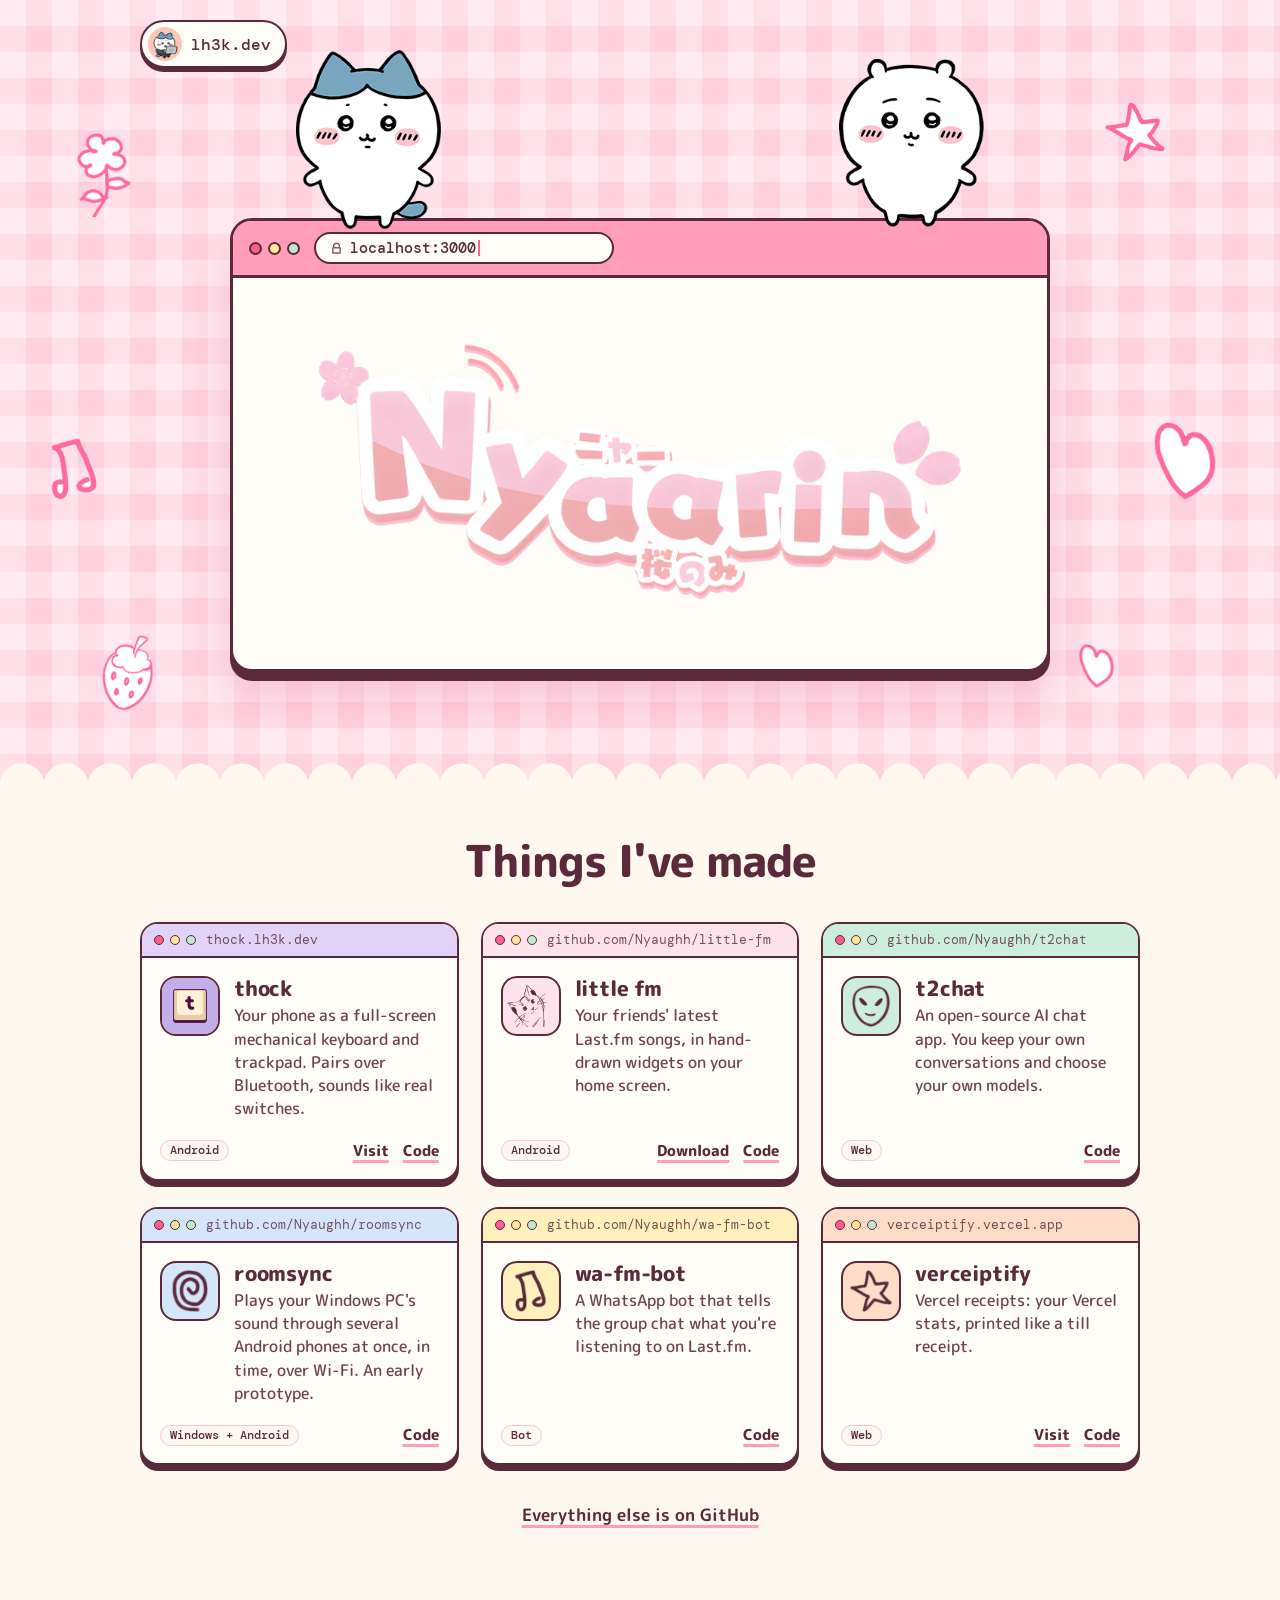
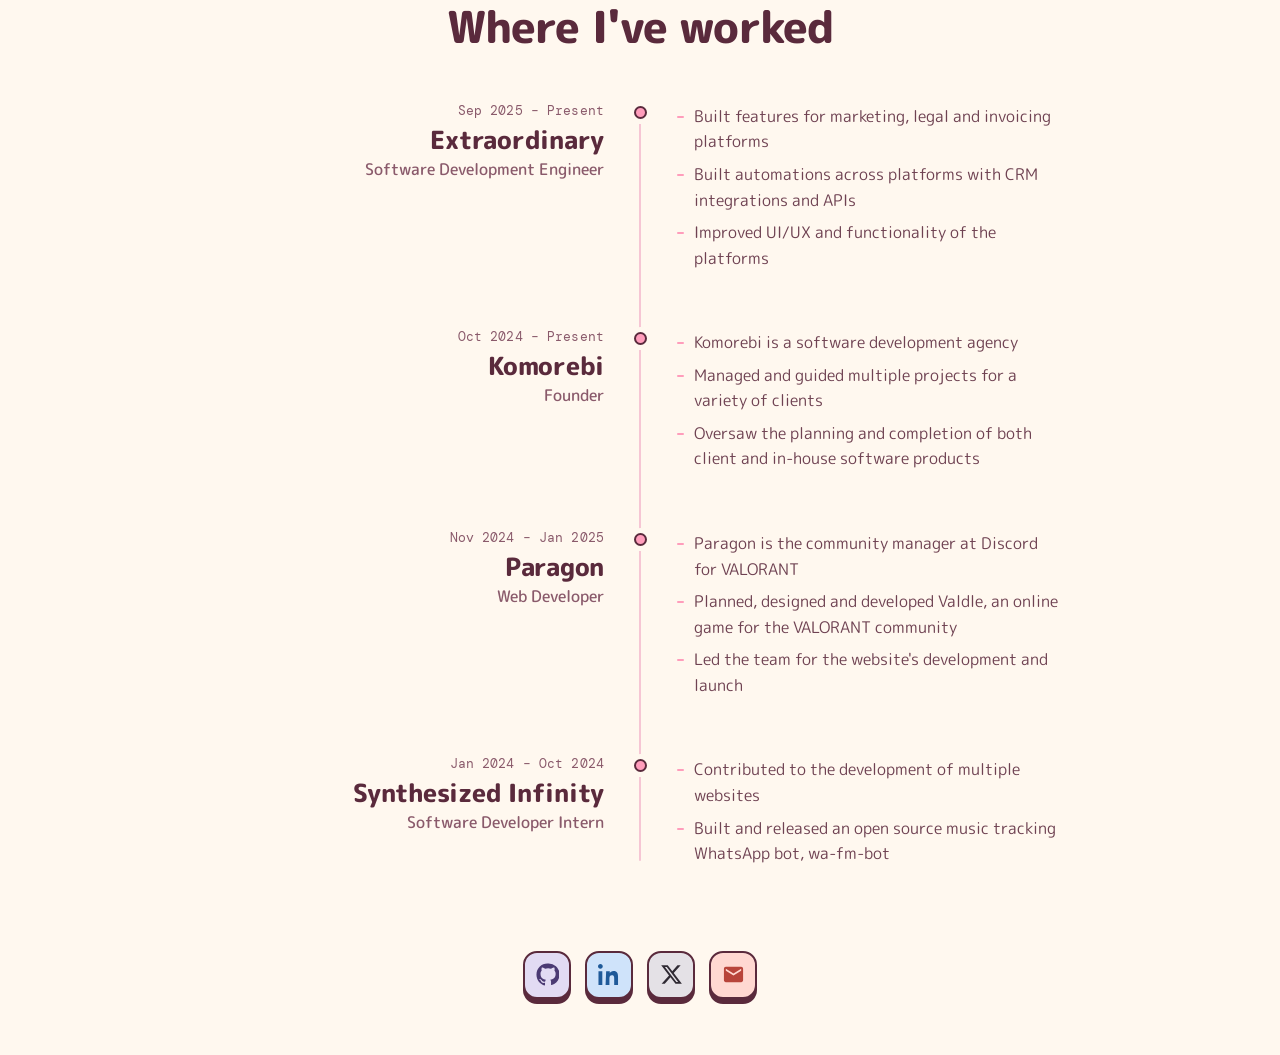
==== commit cae5c281: "Calmer timeline, a plain footer, and Hachiware on the window The timeline loses its doodles, underli" ====
--- a/index.html
+++ b/index.html
@@ -17,14 +17,14 @@
   <meta name="twitter:creator" content="@Nyaughh_">
   <link rel="preconnect" href="https://fonts.googleapis.com">
   <link rel="preconnect" href="https://fonts.gstatic.com" crossorigin>
-  <link href="https://fonts.googleapis.com/css2?family=DM+Mono:wght@400;500&family=M+PLUS+Rounded+1c:wght@500;700;800&display=swap" rel="stylesheet">
+  <link href="https://fonts.googleapis.com/css2?family=DM+Mono:wght@400;500&family=M+PLUS+Rounded+1c:wght@400;500;700;800&display=swap" rel="stylesheet">
   <link rel="stylesheet" href="/styles.css">
 </head>
 <body>
   <div class="hero">
     <header class="nav">
       <a class="brand" href="/" aria-label="lh3k.dev, home">
-        <img src="/favicon.png" width="34" height="34" alt="">
+        <img src="/assets/pfp.jpg" width="34" height="34" alt="">
         <span>lh3k.dev</span>
       </a>
     </header>
@@ -40,6 +40,7 @@
 
     <main class="stage">
       <div class="window-wrap">
+        <img class="buddy left" src="/assets/hachiware.png" width="192" height="237" alt="Hachiware standing on top of the window">
         <img class="buddy" src="/assets/chiikawa.png" width="193" height="223" alt="Chiikawa standing on top of the window">
 
         <section class="window">
@@ -159,11 +160,11 @@
     <h2 class="title" id="workTitle">Where I've worked</h2>
     <ol class="timeline">
       <li class="stop">
-        <img class="pin" src="/assets/doodles/heart.png" width="303" height="384" alt="">
-        <div class="stop-head">
+        <span class="pin" aria-hidden="true"></span>
+        <div class="stop-head">
+          <p class="when">Sep 2025 – Present</p>
           <h3><a href="https://extraordinary.com">Extraordinary</a></h3>
           <p class="role">Software Development Engineer</p>
-          <p class="when">Sep 2025 – Present</p>
         </div>
         <ul>
           <li>Built features for marketing, legal and invoicing platforms</li>
@@ -172,11 +173,11 @@
         </ul>
       </li>
       <li class="stop">
-        <img class="pin" src="/assets/doodles/star.png" width="384" height="384" alt="">
-        <div class="stop-head">
+        <span class="pin" aria-hidden="true"></span>
+        <div class="stop-head">
+          <p class="when">Oct 2024 – Present</p>
           <h3><a href="https://kmrb.tech">Komorebi</a></h3>
           <p class="role">Founder</p>
-          <p class="when">Oct 2024 – Present</p>
         </div>
         <ul>
           <li>Komorebi is a software development agency</li>
@@ -185,11 +186,11 @@
         </ul>
       </li>
       <li class="stop">
-        <img class="pin" src="/assets/doodles/flower.png" width="249" height="384" alt="">
-        <div class="stop-head">
+        <span class="pin" aria-hidden="true"></span>
+        <div class="stop-head">
+          <p class="when">Nov 2024 – Jan 2025</p>
           <h3><a href="https://prgn.gg">Paragon</a></h3>
           <p class="role">Web Developer</p>
-          <p class="when">Nov 2024 – Jan 2025</p>
         </div>
         <ul>
           <li>Paragon is the community manager at Discord for VALORANT</li>
@@ -198,11 +199,11 @@
         </ul>
       </li>
       <li class="stop">
-        <img class="pin" src="/assets/doodles/strawberry.png" width="255" height="384" alt="">
-        <div class="stop-head">
+        <span class="pin" aria-hidden="true"></span>
+        <div class="stop-head">
+          <p class="when">Jan 2024 – Oct 2024</p>
           <h3>Synthesized Infinity</h3>
           <p class="role">Software Developer Intern</p>
-          <p class="when">Jan 2024 – Oct 2024</p>
         </div>
         <ul>
           <li>Contributed to the development of multiple websites</li>
@@ -212,11 +213,11 @@
     </ol>
   </section>
 
-  <footer class="dock" aria-label="Find me">
-    <a href="https://github.com/Nyaughh" aria-label="GitHub" style="--c:var(--rose)"><svg viewBox="0 0 24 24" aria-hidden="true"><path d="M12 .5A11.5 11.5 0 0 0 .5 12.3c0 5.2 3.4 9.6 8.1 11.1.6.1.8-.3.8-.6v-2.1c-3.3.7-4-1.4-4-1.4-.6-1.4-1.5-1.8-1.5-1.8-1.2-.8.1-.8.1-.8 1.3.1 2 1.4 2 1.4 1.1 1.9 2.9 1.4 3.6 1.1.1-.8.4-1.4.7-1.8-2.7-.3-5.6-1.4-5.6-6.1 0-1.4.5-2.5 1.3-3.4-.1-.3-.6-1.6.1-3.3 0 0 1-.3 3.4 1.3a11.7 11.7 0 0 1 6.2 0c2.4-1.6 3.4-1.3 3.4-1.3.7 1.7.2 3 .1 3.3.8.9 1.3 2 1.3 3.4 0 4.7-2.9 5.8-5.6 6.1.4.3.8 1 .8 2v3c0 .3.2.7.8.6 4.7-1.5 8.1-5.9 8.1-11.1A11.5 11.5 0 0 0 12 .5Z"/></svg></a>
-    <a href="https://www.linkedin.com/in/aarin-arora-8538b825b" aria-label="LinkedIn" style="--c:var(--mint)"><svg viewBox="0 0 24 24" aria-hidden="true"><path d="M4.98 3.5C4.98 4.9 3.9 6 2.5 6S0 4.9 0 3.5 1.1 1 2.5 1 5 2.1 5 3.5zM.5 8.5h4V23h-4zM8.5 8.5h3.8v2h.1c.5-.9 1.8-2.1 3.8-2.1 4 0 4.7 2.6 4.7 6V23h-4v-6.5c0-1.6 0-3.7-2.3-3.7s-2.7 1.7-2.7 3.6V23h-4z"/></svg></a>
-    <a href="https://x.com/Nyaughh_" aria-label="X (Twitter)" style="--c:var(--butter)"><svg viewBox="0 0 24 24" aria-hidden="true"><path d="M18.244 2.25h3.308l-7.227 8.26 8.502 11.24H16.17l-5.214-6.817L4.99 21.75H1.68l7.73-8.835L1.254 2.25H8.08l4.713 6.231zm-1.161 17.52h1.833L7.084 4.126H5.117z"/></svg></a>
-    <a href="mailto:nyaughh@gmail.com" aria-label="Email" style="--c:#e1d3f7"><svg viewBox="0 0 24 24" aria-hidden="true"><path d="M20 4H4c-1.1 0-1.99.9-1.99 2L2 18c0 1.1.9 2 2 2h16c1.1 0 2-.9 2-2V6c0-1.1-.9-2-2-2zm0 4l-8 5-8-5V6l8 5 8-5v2z"/></svg></a>
+  <footer class="find" aria-label="Find me">
+    <a href="https://github.com/Nyaughh" aria-label="GitHub" style="--c:#e2dbf3;--g:#4b3a73"><svg viewBox="0 0 24 24" aria-hidden="true"><path d="M12 .5A11.5 11.5 0 0 0 .5 12.3c0 5.2 3.4 9.6 8.1 11.1.6.1.8-.3.8-.6v-2.1c-3.3.7-4-1.4-4-1.4-.6-1.4-1.5-1.8-1.5-1.8-1.2-.8.1-.8.1-.8 1.3.1 2 1.4 2 1.4 1.1 1.9 2.9 1.4 3.6 1.1.1-.8.4-1.4.7-1.8-2.7-.3-5.6-1.4-5.6-6.1 0-1.4.5-2.5 1.3-3.4-.1-.3-.6-1.6.1-3.3 0 0 1-.3 3.4 1.3a11.7 11.7 0 0 1 6.2 0c2.4-1.6 3.4-1.3 3.4-1.3.7 1.7.2 3 .1 3.3.8.9 1.3 2 1.3 3.4 0 4.7-2.9 5.8-5.6 6.1.4.3.8 1 .8 2v3c0 .3.2.7.8.6 4.7-1.5 8.1-5.9 8.1-11.1A11.5 11.5 0 0 0 12 .5Z"/></svg></a>
+    <a href="https://www.linkedin.com/in/aarin-arora-8538b825b" aria-label="LinkedIn" style="--c:#cfe3fa;--g:#1f5a99"><svg viewBox="0 0 24 24" aria-hidden="true"><path d="M4.98 3.5C4.98 4.9 3.9 6 2.5 6S0 4.9 0 3.5 1.1 1 2.5 1 5 2.1 5 3.5zM.5 8.5h4V23h-4zM8.5 8.5h3.8v2h.1c.5-.9 1.8-2.1 3.8-2.1 4 0 4.7 2.6 4.7 6V23h-4v-6.5c0-1.6 0-3.7-2.3-3.7s-2.7 1.7-2.7 3.6V23h-4z"/></svg></a>
+    <a href="https://x.com/Nyaughh_" aria-label="X (Twitter)" style="--c:#e4e1e6;--g:#2f2a33"><svg viewBox="0 0 24 24" aria-hidden="true"><path d="M18.244 2.25h3.308l-7.227 8.26 8.502 11.24H16.17l-5.214-6.817L4.99 21.75H1.68l7.73-8.835L1.254 2.25H8.08l4.713 6.231zm-1.161 17.52h1.833L7.084 4.126H5.117z"/></svg></a>
+    <a href="mailto:nyaughh@gmail.com" aria-label="Email" style="--c:#ffd8d1;--g:#b8443a"><svg viewBox="0 0 24 24" aria-hidden="true"><path d="M20 4H4c-1.1 0-1.99.9-1.99 2L2 18c0 1.1.9 2 2 2h16c1.1 0 2-.9 2-2V6c0-1.1-.9-2-2-2zm0 4l-8 5-8-5V6l8 5 8-5v2z"/></svg></a>
   </footer>
 
 
--- a/styles.css
+++ b/styles.css
@@ -4,7 +4,6 @@
   --hot: #ff5c93;
   --cream: #fff8ef;
   --paper: #fffdf8;
-  --blush: #ffe3ec;     /* inside the window, so the logo's white edge shows */
   --line: #f6c6d4;
   --ink: #5a2a3c;       /* plum, for text and outlines */
   --soft: #8a5a6b;
@@ -96,11 +95,13 @@
   transition: transform .25s cubic-bezier(.3, 1.6, .5, 1);
 }
 .buddy:hover { transform: translateY(-10px) rotate(-3deg); }
+.buddy.left { right: auto; left: 8%; top: -168px; }
+.buddy.left:hover { transform: translateY(-10px) rotate(3deg); }
 
 .window {
   position: relative;
   z-index: 2;
-  background: var(--blush);
+  background: var(--paper);
   border: 3px solid var(--ink);
   border-radius: 22px;
   box-shadow: 0 9px 0 var(--ink), 0 26px 40px rgba(217, 61, 119, .22);
@@ -150,7 +151,7 @@
   line-height: 0;
   text-align: center;
 }
-.page img { width: min(100%, 660px); }
+.page img { width: min(100%, 660px); filter: drop-shadow(0 3px 0 #f9c3d2); }   /* gives the white edge something to sit on */
 
 .scallop {
   position: relative;
@@ -234,9 +235,9 @@
 .more { margin-top: 36px; font-weight: 700; }
 .more a { text-decoration-color: var(--rose); text-decoration-thickness: 2.5px; text-underline-offset: 4px; }
 
-/* ---------- where I've worked: a timeline, a doodle at each stop ---------- */
-
-.work { max-width: 900px; margin: 0 auto; padding: 10px 20px 104px; text-align: center; }
+/* ---------- where I've worked: a plain timeline ---------- */
+
+.work { max-width: 880px; margin: 0 auto; padding: 10px 20px 40px; text-align: center; }
 .timeline {
   position: relative;
   margin: 46px 0 0;
@@ -247,110 +248,90 @@
 .timeline::before {
   content: '';
   position: absolute;
-  top: 8px; bottom: 8px; left: 50%;
-  margin-left: -1.5px;
-  border-left: 3px dashed var(--rose);
+  top: 10px; bottom: 6px; left: 50%;
+  width: 2px;
+  margin-left: -1px;
+  background: var(--line);
+  border-radius: 2px;
 }
 .stop {
   position: relative;
   display: grid;
   grid-template-columns: 1fr 1fr;
-  gap: 0 96px;
-  padding-bottom: 58px;
+  gap: 0 72px;
+  padding-bottom: 54px;
 }
 .stop:last-child { padding-bottom: 0; }
 .pin {
   position: absolute;
-  top: -14px; left: 50%;
-  box-sizing: content-box;
-  width: auto; height: 46px;
-  max-width: none;
-  padding: 7px;
-  background: var(--cream);      /* breaks the line behind the doodle */
+  top: 7px; left: 50%;
+  width: 13px; height: 13px;
+  margin-left: -6.5px;
+  background: var(--rose);
+  border: 2.5px solid var(--ink);
   border-radius: 50%;
-  transform: translateX(-50%) rotate(-6deg);
-}
-.stop:nth-child(even) .pin { transform: translateX(-50%) rotate(7deg); }
+  box-shadow: 0 0 0 5px var(--cream);     /* a gap in the line around the dot */
+}
 .stop-head { text-align: right; }
-.stop h3 { margin: 0 0 2px; font: 800 27px/1.2 var(--round); letter-spacing: -.01em; }
-.stop h3 a { text-decoration: underline; text-decoration-color: var(--rose); text-decoration-thickness: 3px; text-underline-offset: 5px; }
-.stop h3 a:hover { text-decoration-color: var(--hot); }
-.role { font-weight: 700; font-size: 17px; }
-.when {
-  display: inline-block;
-  margin-top: 8px;
-  padding: 2px 11px 3px;
-  font: 500 13px var(--mono);
-  background: var(--butter);
-  border: 1.5px solid #eccf6c;
-  border-radius: 999px;
-}
-.stop ul { margin: 4px 0 0; padding: 0; list-style: none; }
-.stop li li, .stop ul li {
-  position: relative;
-  padding: 0 0 8px 20px;
-  font-size: 16px;
-  line-height: 1.5;
+.when { font: 400 13px/1.9 var(--mono); letter-spacing: .01em; color: var(--soft); }
+.stop h3 { margin: 0; font: 800 25px/1.25 var(--round); letter-spacing: -.01em; }
+.stop h3 a { text-decoration: none; transition: color .12s; }
+.stop h3 a:hover { color: var(--hot); }
+.role { margin-top: 2px; font-size: 16px; color: var(--soft); }
+.stop ul { margin: 5px 0 0; padding: 0; list-style: none; }
+.stop ul li {
+  position: relative;
+  padding: 0 0 7px 18px;
+  font: 400 15.5px/1.65 var(--round);
   color: #6f4252;
 }
 .stop ul li::before {
   content: '';
   position: absolute;
-  left: 2px; top: .62em;
-  width: 7px; height: 7px;
+  left: 1px; top: .78em;
+  width: 7px; height: 2px;
   background: var(--rose);
-  border-radius: 50%;
+  border-radius: 2px;
 }
 .stop ul li:last-child { padding-bottom: 0; }
 
-/* ---------- the dock: stays at the bottom of the screen ---------- */
-
-.dock {
-  position: sticky;
-  bottom: 0;
-  z-index: 50;
+@media (max-width: 720px) {
+  .timeline { margin-top: 36px; }
+  .timeline::before { left: 7px; }
+  .stop { grid-template-columns: 1fr; gap: 10px; padding: 0 0 40px 34px; }
+  .pin { left: 7px; }
+  .stop-head { text-align: left; }
+  .stop h3 { font-size: 23px; }
+}
+
+/* ---------- footer: where to find me ---------- */
+
+.find {
   display: flex;
   justify-content: center;
-  gap: 12px;
-  padding: 12px 0 18px;
-  pointer-events: none;
-}
-.dock a {
+  gap: 14px;
+  padding: 44px 20px 56px;
+}
+.find a {
   display: grid;
   place-items: center;
-  width: 46px; height: 46px;
+  width: 48px; height: 48px;
   background: var(--c);
   border: 2.5px solid var(--ink);
   border-radius: 14px;
   box-shadow: 0 5px 0 var(--ink);
-  pointer-events: auto;
   transition: transform .1s, box-shadow .1s;
-  animation: hop .5s cubic-bezier(.3, 1.6, .5, 1) backwards;
-}
-.dock a:nth-child(2) { animation-delay: .08s; }
-.dock a:nth-child(3) { animation-delay: .16s; }
-.dock a:nth-child(4) { animation-delay: .24s; }
-.dock a:hover { transform: translateY(-3px); box-shadow: 0 8px 0 var(--ink); }
-.dock a:active { transform: translateY(5px); box-shadow: 0 0 0 var(--ink); }
-.dock svg { width: 22px; height: 22px; fill: var(--ink); }
-@keyframes hop { from { transform: translateY(70px); } }
-
-@media (max-width: 720px) {
-  .timeline { margin-top: 38px; }
-  .timeline::before { left: 22px; }
-  .stop { grid-template-columns: 1fr; gap: 12px; padding: 0 0 46px 62px; }
-  .pin { top: -10px; left: 22px; height: 38px; padding: 6px; }
-  .stop-head { text-align: left; }
-  .stop h3 { font-size: 24px; }
-  .dock a { width: 44px; height: 44px; }
-}
-}
+}
+.find a:hover { transform: translateY(-3px); box-shadow: 0 8px 0 var(--ink); }
+.find a:active { transform: translateY(5px); box-shadow: 0 0 0 var(--ink); }
+.find svg { width: 23px; height: 23px; fill: var(--g); }
 
 /* ---------- small screens ---------- */
 
 @media (max-width: 720px) {
   .stage { padding: 142px 16px 66px; }
-  .buddy { width: 118px; top: -130px; right: 6%; }
+  .buddy { width: 108px; top: -119px; right: 6%; }
+  .buddy.left { left: 6%; top: -125px; }
   .p1 { top: 21%; left: 3%; height: 58px; }
   .p2 { top: auto; bottom: 5%; right: 5%; height: 54px; }
   .p4 { bottom: 4%; left: 6%; height: 54px; }
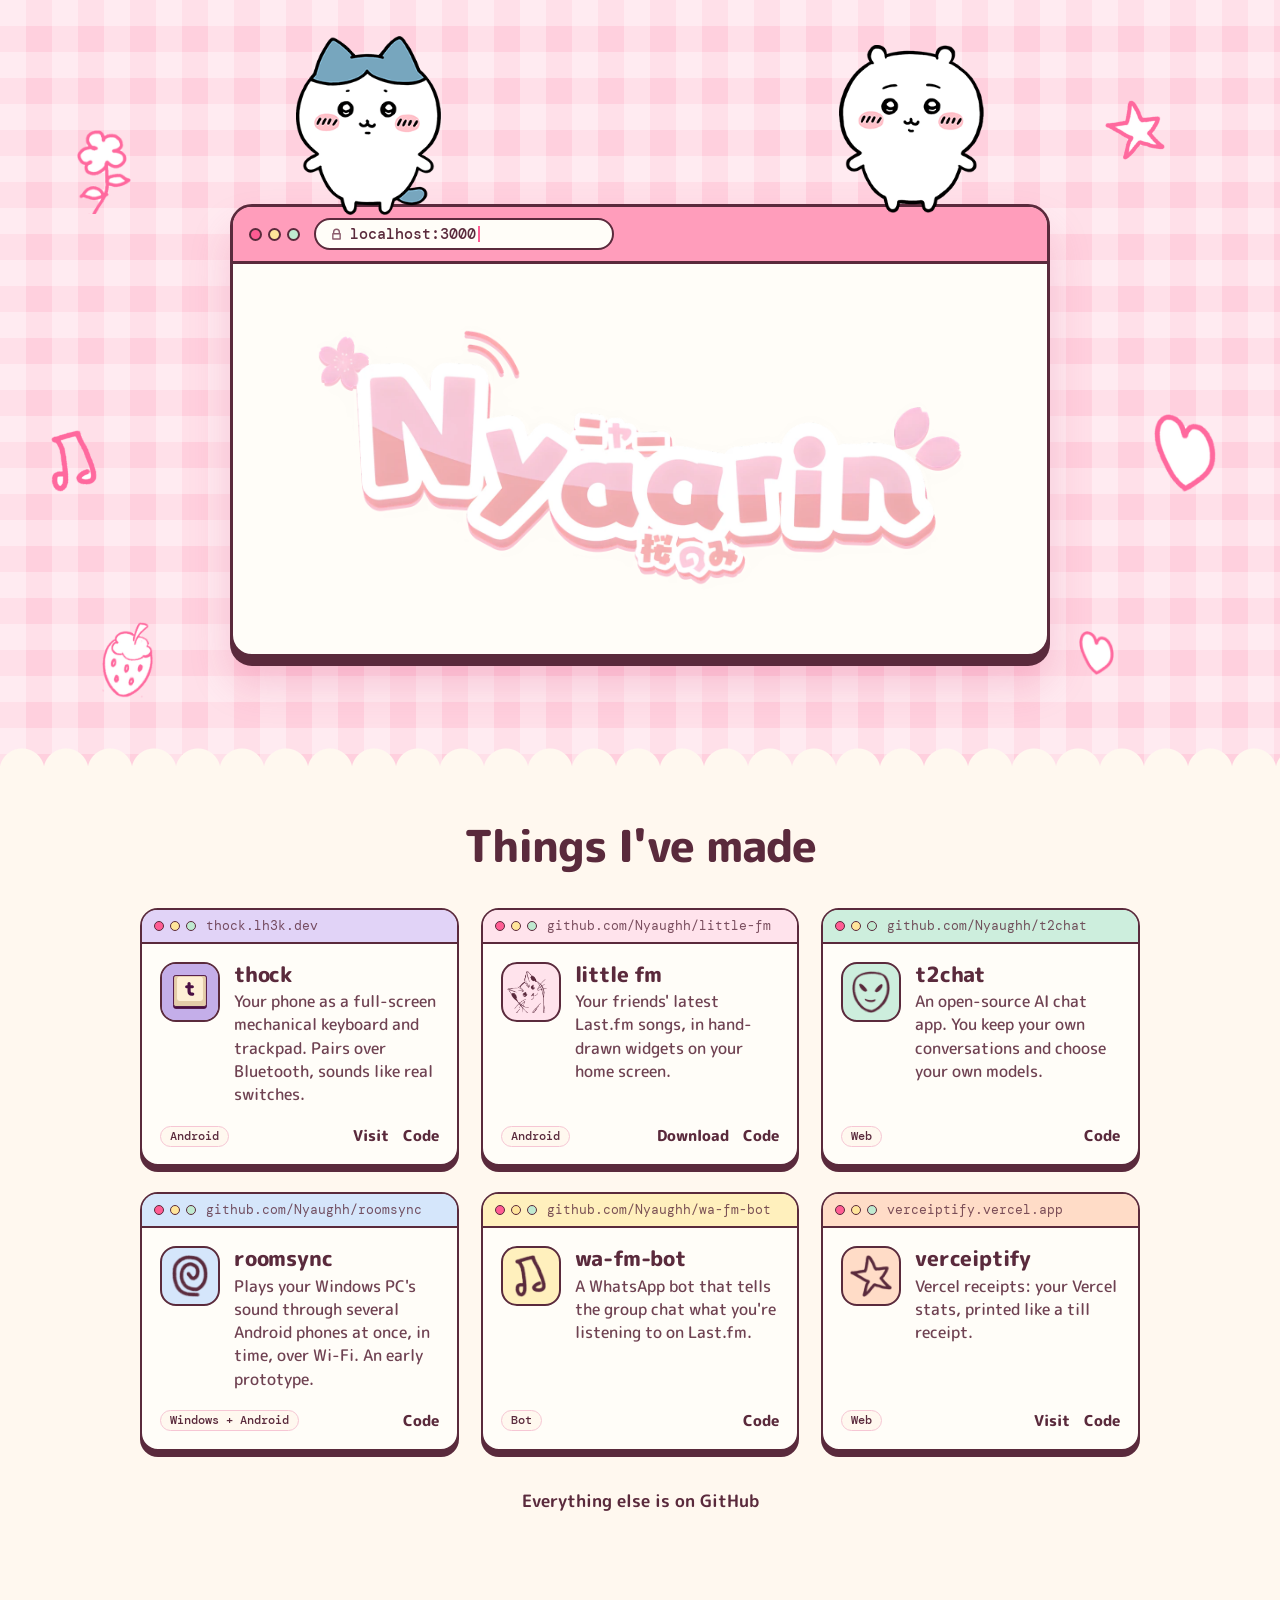
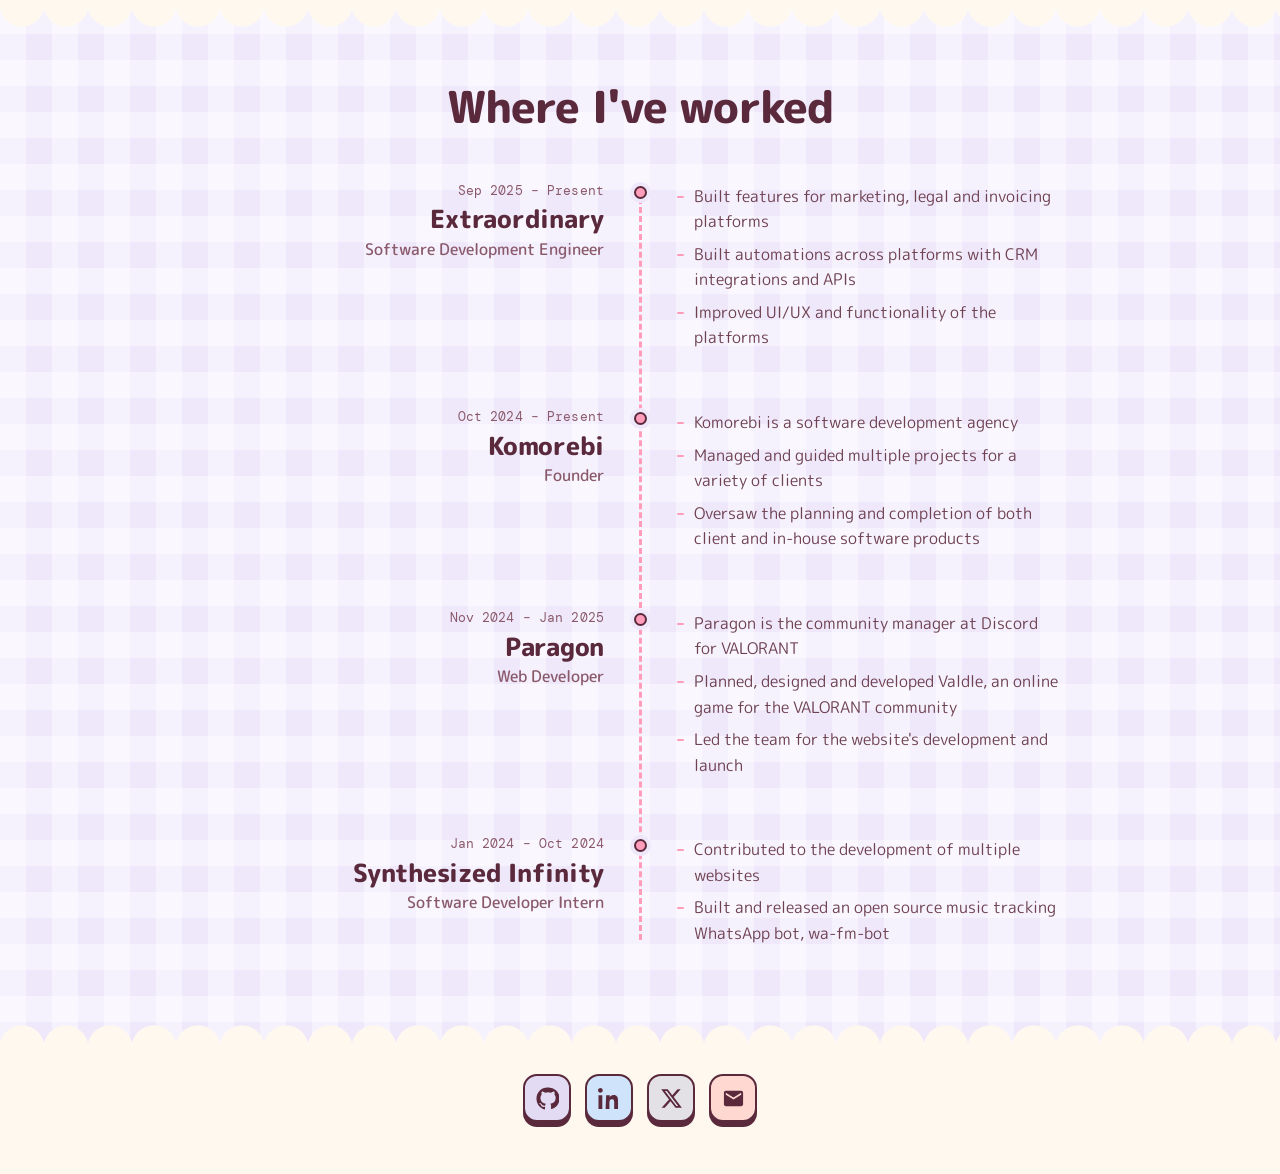
==== commit 321d4485: "Lavender band for where I've worked, and quieter links Drops the name tag at the top. The timeline g" ====
--- a/index.html
+++ b/index.html
@@ -22,13 +22,6 @@
 </head>
 <body>
   <div class="hero">
-    <header class="nav">
-      <a class="brand" href="/" aria-label="lh3k.dev, home">
-        <img src="/assets/pfp.jpg" width="34" height="34" alt="">
-        <span>lh3k.dev</span>
-      </a>
-    </header>
-
     <div class="petals" aria-hidden="true">
       <img class="petal p1" src="/assets/doodles/flower.png" width="249" height="384" alt="">
       <img class="petal p2" src="/assets/doodles/heart.png" width="303" height="384" alt="">
@@ -156,6 +149,7 @@
     <p class="more"><a href="https://github.com/Nyaughh?tab=repositories">Everything else is on GitHub</a></p>
   </section>
 
+  <div class="band">
   <section class="work" id="work" aria-labelledby="workTitle">
     <h2 class="title" id="workTitle">Where I've worked</h2>
     <ol class="timeline">
@@ -212,12 +206,13 @@
       </li>
     </ol>
   </section>
+  </div>
 
   <footer class="find" aria-label="Find me">
-    <a href="https://github.com/Nyaughh" aria-label="GitHub" style="--c:#e2dbf3;--g:#4b3a73"><svg viewBox="0 0 24 24" aria-hidden="true"><path d="M12 .5A11.5 11.5 0 0 0 .5 12.3c0 5.2 3.4 9.6 8.1 11.1.6.1.8-.3.8-.6v-2.1c-3.3.7-4-1.4-4-1.4-.6-1.4-1.5-1.8-1.5-1.8-1.2-.8.1-.8.1-.8 1.3.1 2 1.4 2 1.4 1.1 1.9 2.9 1.4 3.6 1.1.1-.8.4-1.4.7-1.8-2.7-.3-5.6-1.4-5.6-6.1 0-1.4.5-2.5 1.3-3.4-.1-.3-.6-1.6.1-3.3 0 0 1-.3 3.4 1.3a11.7 11.7 0 0 1 6.2 0c2.4-1.6 3.4-1.3 3.4-1.3.7 1.7.2 3 .1 3.3.8.9 1.3 2 1.3 3.4 0 4.7-2.9 5.8-5.6 6.1.4.3.8 1 .8 2v3c0 .3.2.7.8.6 4.7-1.5 8.1-5.9 8.1-11.1A11.5 11.5 0 0 0 12 .5Z"/></svg></a>
-    <a href="https://www.linkedin.com/in/aarin-arora-8538b825b" aria-label="LinkedIn" style="--c:#cfe3fa;--g:#1f5a99"><svg viewBox="0 0 24 24" aria-hidden="true"><path d="M4.98 3.5C4.98 4.9 3.9 6 2.5 6S0 4.9 0 3.5 1.1 1 2.5 1 5 2.1 5 3.5zM.5 8.5h4V23h-4zM8.5 8.5h3.8v2h.1c.5-.9 1.8-2.1 3.8-2.1 4 0 4.7 2.6 4.7 6V23h-4v-6.5c0-1.6 0-3.7-2.3-3.7s-2.7 1.7-2.7 3.6V23h-4z"/></svg></a>
-    <a href="https://x.com/Nyaughh_" aria-label="X (Twitter)" style="--c:#e4e1e6;--g:#2f2a33"><svg viewBox="0 0 24 24" aria-hidden="true"><path d="M18.244 2.25h3.308l-7.227 8.26 8.502 11.24H16.17l-5.214-6.817L4.99 21.75H1.68l7.73-8.835L1.254 2.25H8.08l4.713 6.231zm-1.161 17.52h1.833L7.084 4.126H5.117z"/></svg></a>
-    <a href="mailto:nyaughh@gmail.com" aria-label="Email" style="--c:#ffd8d1;--g:#b8443a"><svg viewBox="0 0 24 24" aria-hidden="true"><path d="M20 4H4c-1.1 0-1.99.9-1.99 2L2 18c0 1.1.9 2 2 2h16c1.1 0 2-.9 2-2V6c0-1.1-.9-2-2-2zm0 4l-8 5-8-5V6l8 5 8-5v2z"/></svg></a>
+    <a href="https://github.com/Nyaughh" aria-label="GitHub" style="--c:#e2dbf3"><svg viewBox="0 0 24 24" aria-hidden="true"><path d="M12 .5A11.5 11.5 0 0 0 .5 12.3c0 5.2 3.4 9.6 8.1 11.1.6.1.8-.3.8-.6v-2.1c-3.3.7-4-1.4-4-1.4-.6-1.4-1.5-1.8-1.5-1.8-1.2-.8.1-.8.1-.8 1.3.1 2 1.4 2 1.4 1.1 1.9 2.9 1.4 3.6 1.1.1-.8.4-1.4.7-1.8-2.7-.3-5.6-1.4-5.6-6.1 0-1.4.5-2.5 1.3-3.4-.1-.3-.6-1.6.1-3.3 0 0 1-.3 3.4 1.3a11.7 11.7 0 0 1 6.2 0c2.4-1.6 3.4-1.3 3.4-1.3.7 1.7.2 3 .1 3.3.8.9 1.3 2 1.3 3.4 0 4.7-2.9 5.8-5.6 6.1.4.3.8 1 .8 2v3c0 .3.2.7.8.6 4.7-1.5 8.1-5.9 8.1-11.1A11.5 11.5 0 0 0 12 .5Z"/></svg></a>
+    <a href="https://www.linkedin.com/in/aarin-arora-8538b825b" aria-label="LinkedIn" style="--c:#cfe3fa"><svg viewBox="0 0 24 24" aria-hidden="true"><path d="M4.98 3.5C4.98 4.9 3.9 6 2.5 6S0 4.9 0 3.5 1.1 1 2.5 1 5 2.1 5 3.5zM.5 8.5h4V23h-4zM8.5 8.5h3.8v2h.1c.5-.9 1.8-2.1 3.8-2.1 4 0 4.7 2.6 4.7 6V23h-4v-6.5c0-1.6 0-3.7-2.3-3.7s-2.7 1.7-2.7 3.6V23h-4z"/></svg></a>
+    <a href="https://x.com/Nyaughh_" aria-label="X (Twitter)" style="--c:#e4e1e6"><svg viewBox="0 0 24 24" aria-hidden="true"><path d="M18.244 2.25h3.308l-7.227 8.26 8.502 11.24H16.17l-5.214-6.817L4.99 21.75H1.68l7.73-8.835L1.254 2.25H8.08l4.713 6.231zm-1.161 17.52h1.833L7.084 4.126H5.117z"/></svg></a>
+    <a href="mailto:nyaughh@gmail.com" aria-label="Email" style="--c:#ffd8d1"><svg viewBox="0 0 24 24" aria-hidden="true"><path d="M20 4H4c-1.1 0-1.99.9-1.99 2L2 18c0 1.1.9 2 2 2h16c1.1 0 2-.9 2-2V6c0-1.1-.9-2-2-2zm0 4l-8 5-8-5V6l8 5 8-5v2z"/></svg></a>
   </footer>
 
 
--- a/styles.css
+++ b/styles.css
@@ -39,27 +39,6 @@
   background-size: 52px 52px;
 }
 
-.nav {
-  position: relative;
-  z-index: 5;
-  max-width: 1040px;
-  margin: 0 auto;
-  padding: 20px 20px 0;
-}
-.brand {
-  display: inline-flex;
-  align-items: center;
-  gap: 9px;
-  padding: 5px 14px 5px 6px;
-  font: 500 16px var(--mono);
-  text-decoration: none;
-  background: var(--paper);
-  border: 2.5px solid var(--ink);
-  border-radius: 999px;
-  box-shadow: 0 4px 0 var(--ink);
-}
-.brand img { display: block; width: 34px; height: 34px; border-radius: 50%; }
-
 /* hand-drawn doodles from little fm, scattered on the gingham */
 .petals { position: absolute; inset: 0; pointer-events: none; }
 .petal { position: absolute; width: auto; max-width: none; animation: bob 6s ease-in-out infinite; }
@@ -79,7 +58,7 @@
   z-index: 2;
   max-width: 860px;
   margin: 0 auto;
-  padding: 150px 20px 84px;
+  padding: 204px 20px 84px;
 }
 .window-wrap { position: relative; }
 
@@ -230,14 +209,37 @@
 }
 .chip.star { background: var(--butter); border-color: #eccf6c; }
 .links { display: flex; gap: 14px; margin-left: auto; }
-.links a { font-weight: 800; font-size: 15px; text-decoration: underline; text-decoration-color: var(--rose); text-decoration-thickness: 2.5px; text-underline-offset: 4px; }
-.links a:hover { text-decoration-color: var(--hot); }
+.links a { font-weight: 800; font-size: 15px; text-decoration: none; transition: color .12s; }
+.links a:hover { color: var(--hot); }
 .more { margin-top: 36px; font-weight: 700; }
-.more a { text-decoration-color: var(--rose); text-decoration-thickness: 2.5px; text-underline-offset: 4px; }
-
-/* ---------- where I've worked: a plain timeline ---------- */
-
-.work { max-width: 880px; margin: 0 auto; padding: 10px 20px 40px; text-align: center; }
+.more a { text-decoration: none; transition: color .12s; }
+.more a:hover { color: var(--hot); }
+
+/* ---------- where I've worked: a plain timeline on its own band ---------- */
+
+.band {
+  --band: #efe8fb;
+  position: relative;
+  margin-top: 30px;
+  padding: 34px 0 58px;
+  background-color: var(--band);
+  background-image:
+    linear-gradient(rgba(255, 255, 255, .45) 50%, transparent 50%),
+    linear-gradient(90deg, rgba(255, 255, 255, .45) 50%, transparent 50%);
+  background-size: 52px 52px;
+}
+.band::before, .band::after {
+  content: '';
+  position: absolute;
+  left: 0; right: 0;
+  height: 26px;
+  background-size: 44px 26px;
+  background-repeat: repeat-x;
+}
+.band::before { top: 0; background-image: radial-gradient(circle at 22px -4px, var(--cream) 22px, transparent 23px); }
+.band::after { bottom: 0; background-image: radial-gradient(circle at 22px 30px, var(--cream) 22px, transparent 23px); }
+
+.work { position: relative; z-index: 1; max-width: 880px; margin: 0 auto; padding: 40px 20px; text-align: center; }
 .timeline {
   position: relative;
   margin: 46px 0 0;
@@ -249,10 +251,8 @@
   content: '';
   position: absolute;
   top: 10px; bottom: 6px; left: 50%;
-  width: 2px;
-  margin-left: -1px;
-  background: var(--line);
-  border-radius: 2px;
+  margin-left: -1.5px;
+  border-left: 3px dashed var(--rose);
 }
 .stop {
   position: relative;
@@ -270,7 +270,7 @@
   background: var(--rose);
   border: 2.5px solid var(--ink);
   border-radius: 50%;
-  box-shadow: 0 0 0 5px var(--cream);     /* a gap in the line around the dot */
+  box-shadow: 0 0 0 4px var(--band);     /* a gap in the dashes around the dot */
 }
 .stop-head { text-align: right; }
 .when { font: 400 13px/1.9 var(--mono); letter-spacing: .01em; color: var(--soft); }
@@ -297,7 +297,7 @@
 
 @media (max-width: 720px) {
   .timeline { margin-top: 36px; }
-  .timeline::before { left: 7px; }
+  .timeline::before { left: 7.5px; }
   .stop { grid-template-columns: 1fr; gap: 10px; padding: 0 0 40px 34px; }
   .pin { left: 7px; }
   .stop-head { text-align: left; }
@@ -310,7 +310,7 @@
   display: flex;
   justify-content: center;
   gap: 14px;
-  padding: 44px 20px 56px;
+  padding: 30px 20px 52px;
 }
 .find a {
   display: grid;
@@ -324,12 +324,12 @@
 }
 .find a:hover { transform: translateY(-3px); box-shadow: 0 8px 0 var(--ink); }
 .find a:active { transform: translateY(5px); box-shadow: 0 0 0 var(--ink); }
-.find svg { width: 23px; height: 23px; fill: var(--g); }
+.find svg { width: 23px; height: 23px; fill: var(--ink); }
 
 /* ---------- small screens ---------- */
 
 @media (max-width: 720px) {
-  .stage { padding: 142px 16px 66px; }
+  .stage { padding: 150px 16px 66px; }
   .buddy { width: 108px; top: -119px; right: 6%; }
   .buddy.left { left: 6%; top: -125px; }
   .p1 { top: 21%; left: 3%; height: 58px; }
@@ -340,7 +340,6 @@
   .p6 { display: none; }
 }
 @media (max-width: 380px) {
-  .nav { padding: 16px 14px 0; }
   .dots i { width: 11px; height: 11px; }
   .bar { gap: 10px; padding: 10px 12px; }
 }
